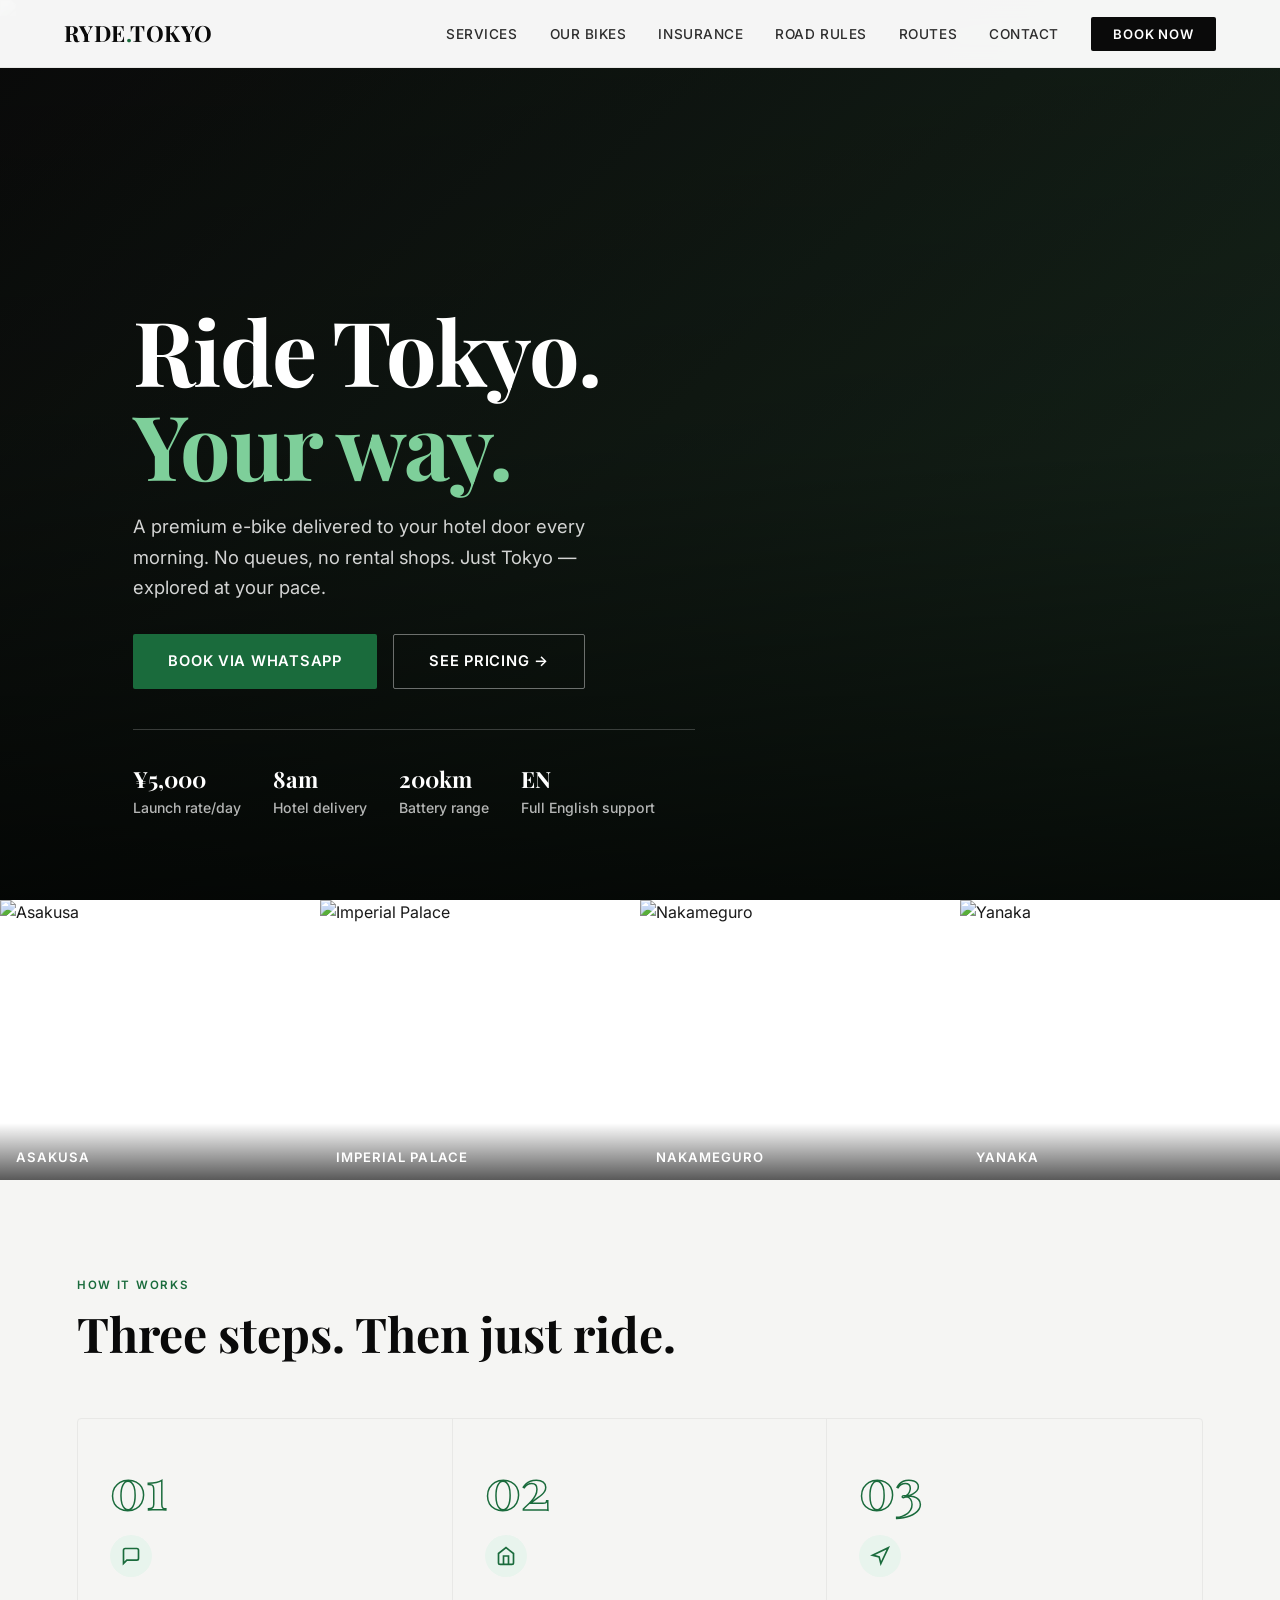
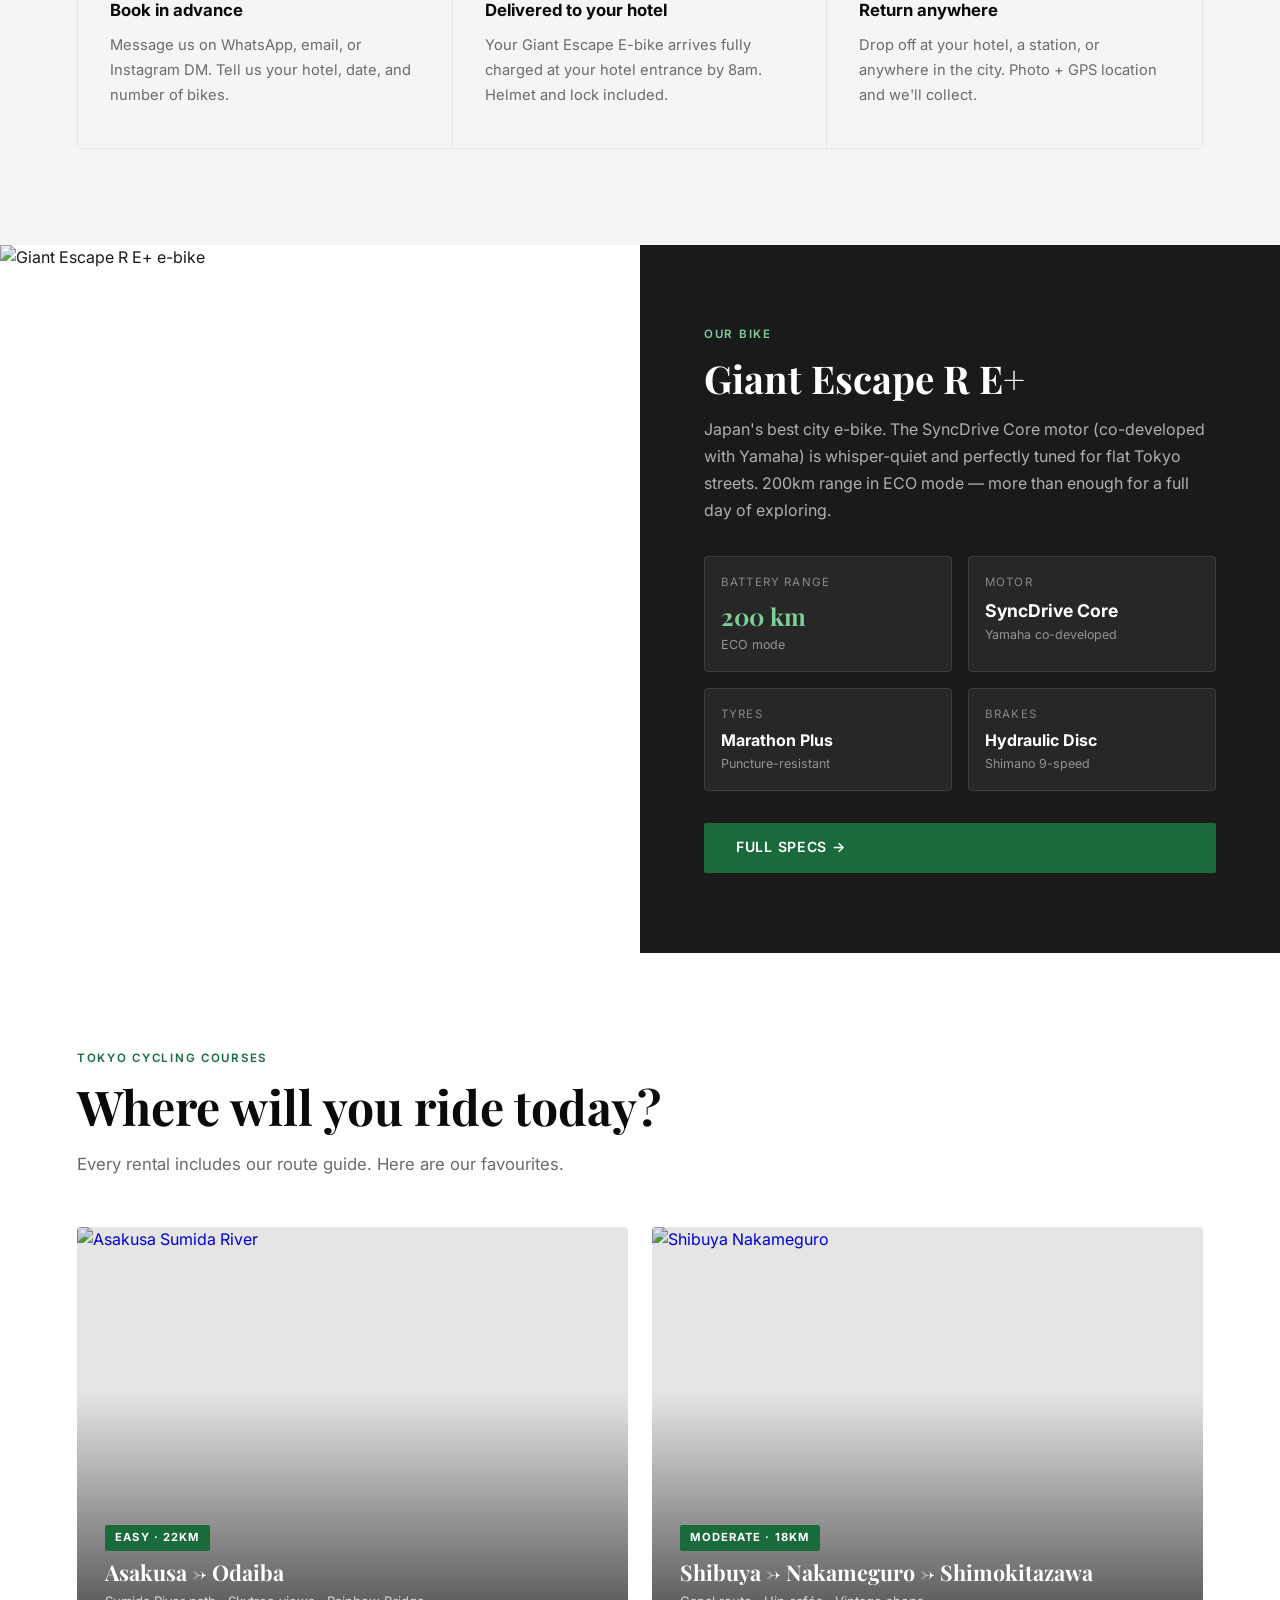
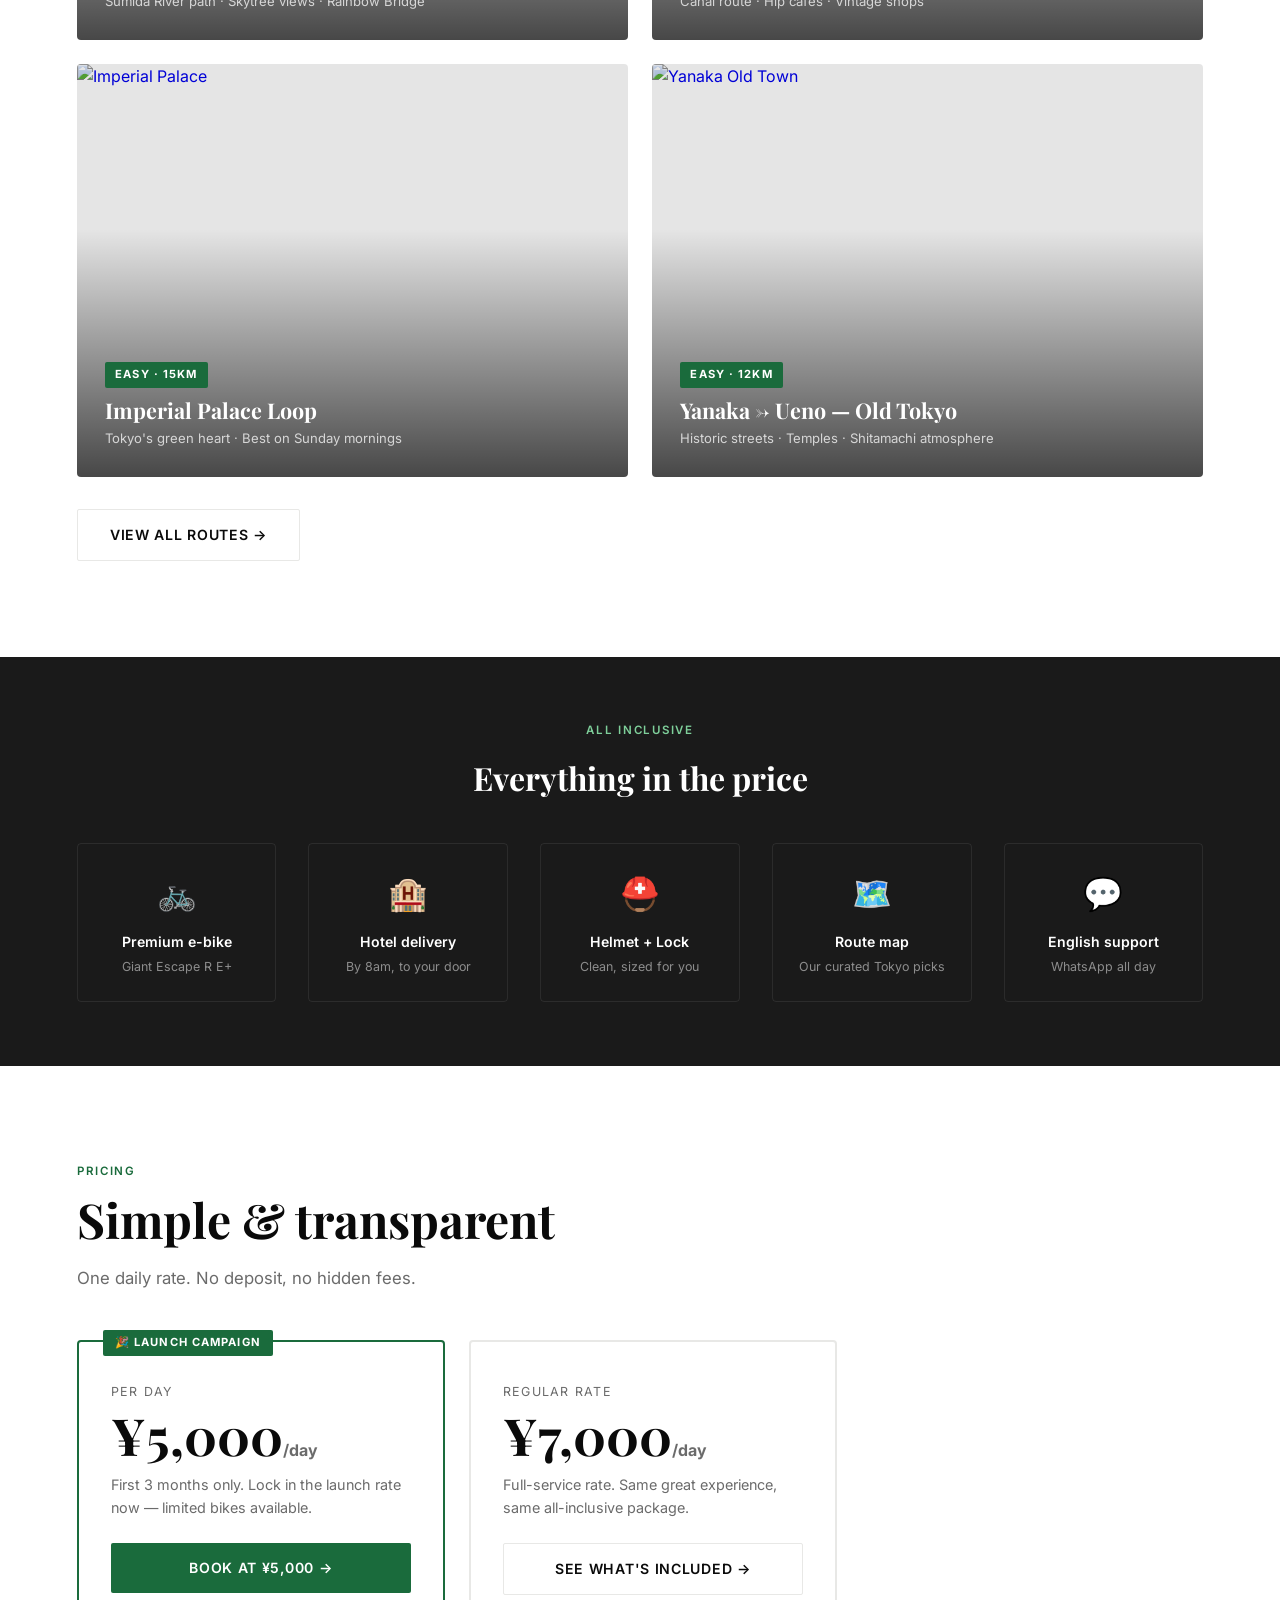
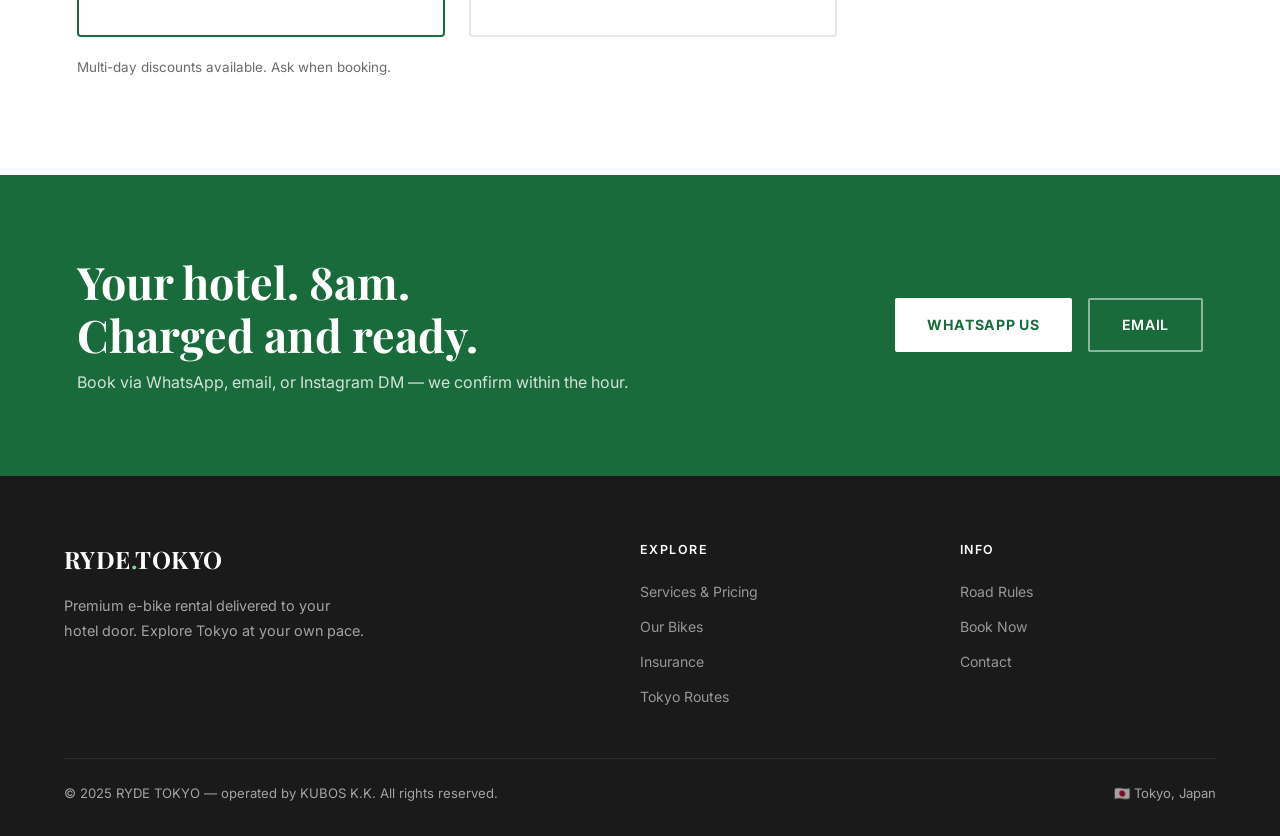
==== index.html @ a7b3c988 "Fix HTML syntax errors in index.html" ====
<!DOCTYPE html>
<html lang="en">
<head>
  <meta charset="UTF-8">
  <meta name="viewport" content="width=device-width, initial-scale=1.0">
  <title>RYDE TOKYO — Premium E-Bike Hotel Delivery</title>
  <meta name="description" content="Premium e-bikes delivered to your Tokyo hotel. Explore the city at your own pace. Hotel delivery, GPS, English support included.">
  <link rel="stylesheet" href="css/style.css">
  <style>
    /* ── HERO ── */
    .hero {
      position: relative;
      height: 100vh;
      min-height: 600px;
      display: flex;
      align-items: flex-end;
      padding-bottom: 80px;
      overflow: hidden;
    }
    .hero-bg {
      position: absolute;
      inset: 0;
    }
    .hero-bg img {
      width: 100%;
      height: 100%;
      object-fit: cover;
      object-position: center 60%;
    }
    .hero-bg::after {
      content: '';
      position: absolute;
      inset: 0;
      background: linear-gradient(
        to top,
        rgba(0,0,0,0.75) 0%,
        rgba(0,0,0,0.2) 50%,
        rgba(0,0,0,0.1) 100%
      );
    }
    .hero-content {
      position: relative;
      z-index: 2;
      padding: 0 6%;
      width: 100%;
    }
    .hero-content h1 {
      font-family: 'Playfair Display', serif;
      font-size: clamp(3rem, 7vw, 6rem);
      font-weight: 700;
      color: #fff;
      line-height: 1.05;
      margin-bottom: 1.25rem;
      letter-spacing: -0.02em;
    }
    .hero-content h1 span { color: #7ecf9a; }
    .hero-content p {
      font-size: 1.15rem;
      color: rgba(255,255,255,0.82);
      max-width: 520px;
      margin-bottom: 2rem;
      line-height: 1.65;
    }
    .hero-meta {
      display: flex;
      gap: 2rem;
      margin-top: 2.5rem;
      padding-top: 2rem;
      border-top: 1px solid rgba(255,255,255,0.2);
      flex-wrap: wrap;
    }
    .hero-meta-item {
      color: rgba(255,255,255,0.7);
      font-size: 0.88rem;
      font-weight: 500;
    }
    .hero-meta-item strong {
      display: block;
      color: #fff;
      font-size: 1.4rem;
      font-family: 'Playfair Display', serif;
    }

    /* ── PHOTO STRIP ── */
    @keyframes photoSlide {
      0%   { transform: translateX(0); }
      100% { transform: translateX(-50%); }
    }
    .photo-strip {
      height: 280px;
      overflow: hidden;
    }
    .photo-strip-track {
      display: flex;
      height: 100%;
      width: max-content;
      animation: photoSlide 36s linear infinite;
    }
    .photo-strip-track:hover {
      animation-play-state: paused;
    }
    .photo-strip-item {
      flex: 0 0 25vw;
      width: 25vw;
      position: relative;
      overflow: hidden;
    }
    .photo-strip-item img {
      width: 100%;
      height: 100%;
      object-fit: cover;
      transition: transform 0.5s ease;
    }
    .photo-strip-item:hover img { transform: scale(1.06); }
    .photo-strip-item .label {
      position: absolute;
      bottom: 0;
      left: 0;
      right: 0;
      padding: 1.5rem 1rem 0.75rem;
      background: linear-gradient(to top, rgba(0,0,0,0.65), transparent);
      color: #fff;
      font-size: 0.82rem;
      font-weight: 600;
      letter-spacing: 0.08em;
      text-transform: uppercase;
    }

    /* ── STEPS ── */
    .steps-section {
      padding: 6rem 6%;
      background: var(--off-white);
    }
    .steps-grid {
      display: grid;
      grid-template-columns: repeat(3, 1fr);
      gap: 0;
      margin-top: 3.5rem;
      border: 1px solid var(--border);
      border-radius: 4px;
      overflow: hidden;
    }
    .step-box {
      padding: 2.5rem 2rem;
      border-right: 1px solid var(--border);
      position: relative;
    }
    .step-box:last-child { border-right: none; }
    .step-num {
      font-family: 'Playfair Display', serif;
      font-size: 3.5rem;
      font-weight: 700;
      color: transparent;
      -webkit-text-stroke: 1.5px var(--accent);
      line-height: 1;
      margin-bottom: 1.25rem;
    }
    .step-box h3 {
      font-size: 1.05rem;
      font-weight: 700;
      color: var(--black);
      margin-bottom: 0.6rem;
    }
    .step-box p {
      font-size: 0.92rem;
      color: var(--mid);
      line-height: 1.7;
    }
    .step-icon {
      width: 42px;
      height: 42px;
      background: var(--accent-light);
      border-radius: 50%;
      display: flex;
      align-items: center;
      justify-content: center;
      margin-bottom: 1.25rem;
    }
    .step-icon svg { width: 20px; height: 20px; stroke: var(--accent); fill: none; stroke-width: 2; }

    /* ── BIKE SHOWCASE ── */
    .bike-showcase {
      display: grid;
      grid-template-columns: 1fr 1fr;
      min-height: 560px;
    }
    .bike-showcase-img {
      position: relative;
      overflow: hidden;
    }
    .bike-showcase-img img {
      width: 100%;
      height: 100%;
      object-fit: cover;
    }
    .bike-showcase-body {
      background: var(--off-black);
      padding: 5rem 4rem;
      display: flex;
      flex-direction: column;
      justify-content: center;
    }

    /* ── COURSE GRID ── */
    .course-grid {
      display: grid;
      grid-template-columns: repeat(2, 1fr);
      gap: 1.5rem;
      margin-top: 3rem;
    }
    .course-card {
      position: relative;
      border-radius: 4px;
      overflow: hidden;
      aspect-ratio: 4/3;
      cursor: pointer;
    }
    .course-card img {
      width: 100%;
      height: 100%;
      object-fit: cover;
      transition: transform 0.5s;
    }
    .course-card:hover img { transform: scale(1.05); }
    .course-card::after {
      content: '';
      position: absolute;
      inset: 0;
      background: linear-gradient(to top, rgba(0,0,0,0.72) 0%, rgba(0,0,0,0.1) 60%);
    }
    .course-card-body {
      position: absolute;
      bottom: 0;
      left: 0;
      right: 0;
      padding: 1.75rem;
      z-index: 2;
    }
    .course-badge {
      display: inline-block;
      font-size: 0.7rem;
      font-weight: 700;
      letter-spacing: 0.1em;
      text-transform: uppercase;
      padding: 0.25rem 0.65rem;
      border-radius: 2px;
      background: var(--accent);
      color: #fff;
      margin-bottom: 0.6rem;
    }
    .course-card-body h3 {
      font-family: 'Playfair Display', serif;
      font-size: 1.35rem;
      color: #fff;
      margin-bottom: 0.3rem;
      line-height: 1.2;
    }
    .course-card-body p {
      font-size: 0.82rem;
      color: rgba(255,255,255,0.75);
    }

    /* ── INCLUDES STRIP ── */
    .includes-strip {
      background: var(--off-black);
      padding: 4rem 6%;
    }
    .includes-row {
      display: grid;
      grid-template-columns: repeat(5, 1fr);
      gap: 2rem;
      margin-top: 2.5rem;
    }
    .inc {
      text-align: center;
      padding: 1.5rem 1rem;
      border: 1px solid rgba(255,255,255,0.08);
      border-radius: 4px;
    }
    .inc-icon { font-size: 2rem; margin-bottom: 0.75rem; display: block; }
    .inc h4 { font-size: 0.88rem; font-weight: 600; color: #fff; margin-bottom: 0.3rem; }
    .inc p { font-size: 0.78rem; color: rgba(255,255,255,0.5); line-height: 1.5; }

    /* ── PRICING ── */
    .pricing-section {
      padding: 6rem 6%;
    }
    .pricing-cards {
      display: grid;
      grid-template-columns: 1fr 1fr;
      gap: 1.5rem;
      margin-top: 3rem;
      max-width: 760px;
    }
    .p-card {
      border: 2px solid var(--border);
      border-radius: 4px;
      padding: 2.5rem 2rem;
      position: relative;
    }
    .p-card.featured {
      border-color: var(--accent);
    }
    .p-card .badge {
      position: absolute;
      top: -12px;
      left: 1.5rem;
      background: var(--accent);
      color: #fff;
      font-size: 0.7rem;
      font-weight: 700;
      letter-spacing: 0.1em;
      text-transform: uppercase;
      padding: 0.25rem 0.75rem;
      border-radius: 2px;
    }
    .p-card .price {
      font-family: 'Playfair Display', serif;
      font-size: 3.2rem;
      font-weight: 700;
      color: var(--black);
      line-height: 1;
      margin: 0.5rem 0;
    }
    .p-card .price-sub { font-size: 1rem; font-family: 'Inter',sans-serif; color: var(--mid); }
    .p-card .period { font-size: 0.78rem; letter-spacing: 0.1em; text-transform: uppercase; color: var(--mid); margin-bottom: 0.5rem; }
    .p-card .desc { font-size: 0.9rem; color: var(--mid); margin-top: 0.75rem; line-height: 1.6; }

    /* ── CTA BAND ── */
    .cta-band {
      background: var(--accent);
      padding: 5rem 6%;
      display: grid;
      grid-template-columns: 1fr auto;
      align-items: center;
      gap: 3rem;
    }
    .cta-band h2 {
      font-family: 'Playfair Display', serif;
      font-size: clamp(1.8rem, 3.5vw, 2.8rem);
      color: #fff;
      line-height: 1.2;
    }
    .cta-band p { color: rgba(255,255,255,0.8); margin-top: 0.5rem; font-size: 1rem; }
    .cta-buttons { display: flex; gap: 1rem; flex-wrap: wrap; }
    .btn-white { background: #fff; color: var(--accent); font-weight: 700; }
    .btn-white:hover { background: var(--off-white); }
    .btn-outline-white { background: transparent; color: #fff; border: 2px solid rgba(255,255,255,0.5); }
    .btn-outline-white:hover { border-color: #fff; background: rgba(255,255,255,0.1); }

    /* ── RESPONSIVE ── */
    @media(max-width:900px) {
      .photo-strip { height: 220px; }
      .photo-strip-item { flex: 0 0 50vw; width: 50vw; }
      .steps-grid { grid-template-columns: 1fr; }
      .step-box { border-right: none; border-bottom: 1px solid var(--border); }
      .step-box:last-child { border-bottom: none; }
      .bike-showcase { grid-template-columns: 1fr; }
      .bike-showcase-body { padding: 3rem 2rem; }
      .course-grid { grid-template-columns: 1fr; }
      .includes-row { grid-template-columns: repeat(3,1fr); }
      .pricing-cards { grid-template-columns: 1fr; }
      .cta-band { grid-template-columns: 1fr; }
    }
    @media(max-width:580px) {
      .photo-strip { height: 180px; }
      .photo-strip-item { flex: 0 0 75vw; width: 75vw; }
      .includes-row { grid-template-columns: repeat(2,1fr); }
      .hero-content h1 { font-size: 2.6rem; }
    }
  </style>
</head>
<body>

<div id="nav-placeholder"></div>

<!-- ═══ HERO ════════════════════════════════════════════ -->
<section class="hero">
  <div class="hero-bg">
    <img
      src="https://images.unsplash.com/photo-1540959733332-eab4deabeeaf?w=1800&q=85"
      alt="Tokyo skyline at night"
      loading="eager">
  </div>
  <div class="hero-content reveal">
    <h1>Ride Tokyo.<br><span>Your way.</span></h1>
    <p>A premium e-bike delivered to your hotel door every morning. No queues, no rental shops. Just Tokyo — explored at your pace.</p>
    <div style="display:flex;gap:1rem;flex-wrap:wrap">
      <a href="contact.html" class="btn btn-primary" style="font-size:0.92rem;padding:0.9rem 2.2rem">
        Book via WhatsApp
      </a>
      <a href="services.html" class="btn btn-outline" style="font-size:0.92rem;padding:0.9rem 2.2rem">
        See Pricing →
      </a>
    </div>
    <div class="hero-meta">
      <div class="hero-meta-item"><strong>¥5,000</strong>Launch rate/day</div>
      <div class="hero-meta-item"><strong>8am</strong>Hotel delivery</div>
      <div class="hero-meta-item"><strong>200km</strong>Battery range</div>
      <div class="hero-meta-item"><strong>EN</strong>Full English support</div>
    </div>
  </div>
</section>

<!-- ═══ PHOTO STRIP ══════════════════════════════════════ -->
<div class="photo-strip">
  <div class="photo-strip-track">
    <div class="photo-strip-item">
      <img src="https://images.unsplash.com/photo-1547251808-66d1db460ce0?w=600&q=80" alt="Asakusa">
      <div class="label">Asakusa</div>
    </div>
    <div class="photo-strip-item">
      <img src="https://images.unsplash.com/photo-1733003062878-fb9035d00373?w=600&q=80" alt="Imperial Palace">
      <div class="label">Imperial Palace</div>
    </div>
    <div class="photo-strip-item">
      <img src="https://images.unsplash.com/photo-1524413840807-0c3cb6fa808d?w=600&q=80" alt="Nakameguro">
      <div class="label">Nakameguro</div>
    </div>
    <div class="photo-strip-item">
      <img src="https://images.unsplash.com/photo-1770005164438-c25c019e3591?w=600&q=80" alt="Yanaka">
      <div class="label">Yanaka</div>
    </div>
    <div class="photo-strip-item">
      <img src="https://images.unsplash.com/photo-1542051841857-5f90071e7989?w=600&q=80" alt="Shibuya">
      <div class="label">Shibuya</div>
    </div>
    <div class="photo-strip-item">
      <img src="https://images.unsplash.com/photo-1581784230819-6463d183f985?w=600&q=80" alt="Ameyoko">
      <div class="label">Ameyoko</div>
    </div>
    <!-- duplicates for seamless loop -->
    <div class="photo-strip-item" aria-hidden="true">
      <img src="https://images.unsplash.com/photo-1547251808-66d1db460ce0?w=600&q=80" alt="">
      <div class="label">Asakusa</div>
    </div>
    <div class="photo-strip-item" aria-hidden="true">
      <img src="https://images.unsplash.com/photo-1733003062878-fb9035d00373?w=600&q=80" alt="">
      <div class="label">Imperial Palace</div>
    </div>
    <div class="photo-strip-item" aria-hidden="true">
      <img src="https://images.unsplash.com/photo-1524413840807-0c3cb6fa808d?w=600&q=80" alt="">
      <div class="label">Nakameguro</div>
    </div>
    <div class="photo-strip-item" aria-hidden="true">
      <img src="https://images.unsplash.com/photo-1770005164438-c25c019e3591?w=600&q=80" alt="">
      <div class="label">Yanaka</div>
    </div>
    <div class="photo-strip-item" aria-hidden="true">
      <img src="https://images.unsplash.com/photo-1542051841857-5f90071e7989?w=600&q=80" alt="">
      <div class="label">Shibuya</div>
    </div>
    <div class="photo-strip-item" aria-hidden="true">
      <img src="https://images.unsplash.com/photo-1581784230819-6463d183f985?w=600&q=80" alt="">
      <div class="label">Ameyoko</div>
    </div>
  </div>
</div>

<!-- ═══ HOW IT WORKS ══════════════════════════════════════ -->
<div class="steps-section">
  <p class="section-tag">How It Works</p>
  <h2 class="section-title">Three steps. Then just ride.</h2>
  <div class="steps-grid reveal">
    <div class="step-box">
      <div class="step-num">01</div>
      <div class="step-icon"><svg viewBox="0 0 24 24"><path d="M21 15a2 2 0 0 1-2 2H7l-4 4V5a2 2 0 0 1 2-2h14a2 2 0 0 1 2 2z"/></svg></div>
      <h3>Book in advance</h3>
      <p>Message us on WhatsApp, email, or Instagram DM. Tell us your hotel, date, and number of bikes.</p>
    </div>
    <div class="step-box">
      <div class="step-num">02</div>
      <div class="step-icon"><svg viewBox="0 0 24 24"><path d="M3 9l9-7 9 7v11a2 2 0 0 1-2 2H5a2 2 0 0 1-2-2z"/><polyline points="9 22 9 12 15 12 15 22"/></svg></div>
      <h3>Delivered to your hotel</h3>
      <p>Your Giant Escape E-bike arrives fully charged at your hotel entrance by 8am. Helmet and lock included.</p>
    </div>
    <div class="step-box">
      <div class="step-num">03</div>
      <div class="step-icon"><svg viewBox="0 0 24 24"><polygon points="3 11 22 2 13 21 11 13 3 11"/></svg></div>
      <h3>Return anywhere</h3>
      <p>Drop off at your hotel, a station, or anywhere in the city. Photo + GPS location and we'll collect.</p>
    </div>
  </div>
</div>

<!-- ═══ BIKE SHOWCASE ═════════════════════════════════════ -->
<div class="bike-showcase">
  <div class="bike-showcase-img">
    <img src="https://images.unsplash.com/photo-1558618666-fcd25c85cd64?w=900&q=85" alt="Giant Escape R E+ e-bike">
  </div>
  <div class="bike-showcase-body reveal">
    <p class="section-tag" style="color:#7ecf9a">Our Bike</p>
    <h2 style="font-family:'Playfair Display',serif;font-size:2.4rem;color:#fff;line-height:1.15;margin-bottom:1rem">Giant Escape R E+</h2>
    <p style="color:rgba(255,255,255,0.65);line-height:1.7;margin-bottom:2rem">Japan's best city e-bike. The SyncDrive Core motor (co-developed with Yamaha) is whisper-quiet and perfectly tuned for flat Tokyo streets. 200km range in ECO mode — more than enough for a full day of exploring.</p>
    <div style="display:grid;grid-template-columns:1fr 1fr;gap:1rem;margin-bottom:2rem">
      <div style="padding:1rem;background:rgba(255,255,255,0.06);border-radius:4px;border:1px solid rgba(255,255,255,0.1)">
        <div style="font-size:0.72rem;letter-spacing:0.1em;text-transform:uppercase;color:rgba(255,255,255,0.45);margin-bottom:0.3rem">Battery range</div>
        <div style="font-size:1.5rem;font-weight:700;color:#7ecf9a;font-family:'Playfair Display',serif">200 km</div>
        <div style="font-size:0.78rem;color:rgba(255,255,255,0.5)">ECO mode</div>
      </div>
      <div style="padding:1rem;background:rgba(255,255,255,0.06);border-radius:4px;border:1px solid rgba(255,255,255,0.1)">
        <div style="font-size:0.72rem;letter-spacing:0.1em;text-transform:uppercase;color:rgba(255,255,255,0.45);margin-bottom:0.3rem">Motor</div>
        <div style="font-size:1.1rem;font-weight:700;color:#fff">SyncDrive Core</div>
        <div style="font-size:0.78rem;color:rgba(255,255,255,0.5)">Yamaha co-developed</div>
      </div>
      <div style="padding:1rem;background:rgba(255,255,255,0.06);border-radius:4px;border:1px solid rgba(255,255,255,0.1)">
        <div style="font-size:0.72rem;letter-spacing:0.1em;text-transform:uppercase;color:rgba(255,255,255,0.45);margin-bottom:0.3rem">Tyres</div>
        <div style="font-size:1rem;font-weight:700;color:#fff">Marathon Plus</div>
        <div style="font-size:0.78rem;color:rgba(255,255,255,0.5)">Puncture-resistant</div>
      </div>
      <div style="padding:1rem;background:rgba(255,255,255,0.06);border-radius:4px;border:1px solid rgba(255,255,255,0.1)">
        <div style="font-size:0.72rem;letter-spacing:0.1em;text-transform:uppercase;color:rgba(255,255,255,0.45);margin-bottom:0.3rem">Brakes</div>
        <div style="font-size:1rem;font-weight:700;color:#fff">Hydraulic Disc</div>
        <div style="font-size:0.78rem;color:rgba(255,255,255,0.5)">Shimano 9-speed</div>
      </div>
    </div>
    <a href="bikes.html" class="btn btn-primary">Full specs →</a>
  </div>
</div>

<!-- ═══ COURSES ════════════════════════════════════════════ -->
<section style="padding:6rem 6%">
  <p class="section-tag">Tokyo Cycling Courses</p>
  <h2 class="section-title">Where will you ride today?</h2>
  <p class="section-sub">Every rental includes our route guide. Here are our favourites.</p>
  <div class="course-grid reveal">
    <a href="routes.html" class="course-card" style="text-decoration:none">
      <img src="https://images.unsplash.com/photo-1547251808-66d1db460ce0?w=800&q=80" alt="Asakusa Sumida River">
      <div class="course-card-body">
        <span class="course-badge">Easy · 22km</span>
        <h3>Asakusa → Odaiba</h3>
        <p>Sumida River path · Skytree views · Rainbow Bridge</p>
      </div>
    </a>
    <a href="routes.html" class="course-card" style="text-decoration:none">
      <img src="https://images.unsplash.com/photo-1524413840807-0c3cb6fa808d?w=800&q=80" alt="Shibuya Nakameguro">
      <div class="course-card-body">
        <span class="course-badge">Moderate · 18km</span>
        <h3>Shibuya → Nakameguro → Shimokitazawa</h3>
        <p>Canal route · Hip cafés · Vintage shops</p>
      </div>
    </a>
    <a href="routes.html" class="course-card" style="text-decoration:none">
      <img src="https://images.unsplash.com/photo-1733003062878-fb9035d00373?w=800&q=80" alt="Imperial Palace">
      <div class="course-card-body">
        <span class="course-badge">Easy · 15km</span>
        <h3>Imperial Palace Loop</h3>
        <p>Tokyo's green heart · Best on Sunday mornings</p>
      </div>
    </a>
    <a href="routes.html" class="course-card" style="text-decoration:none">
      <img src="https://images.unsplash.com/photo-1770005164438-c25c019e3591?w=800&q=80" alt="Yanaka Old Town">
      <div class="course-card-body">
        <span class="course-badge">Easy · 12km</span>
        <h3>Yanaka → Ueno — Old Tokyo</h3>
        <p>Historic streets · Temples · Shitamachi atmosphere</p>
      </div>
    </a>
  </div>
  <div style="margin-top:2rem">
    <a href="routes.html" class="btn btn-ghost">View all routes →</a>
  </div>
</section>

<!-- ═══ WHAT'S INCLUDED ═══════════════════════════════════ -->
<div class="includes-strip">
  <p class="section-tag" style="color:#7ecf9a;text-align:center">All Inclusive</p>
  <h2 style="font-family:'Playfair Display',serif;font-size:2rem;color:#fff;text-align:center;margin-bottom:0">Everything in the price</h2>
  <div class="includes-row reveal">
    <div class="inc"><span class="inc-icon">🚲</span><h4>Premium e-bike</h4><p>Giant Escape R E+</p></div>
    <div class="inc"><span class="inc-icon">🏨</span><h4>Hotel delivery</h4><p>By 8am, to your door</p></div>
    <div class="inc"><span class="inc-icon">⛑️</span><h4>Helmet + Lock</h4><p>Clean, sized for you</p></div>
    <div class="inc"><span class="inc-icon">🗺️</span><h4>Route map</h4><p>Our curated Tokyo picks</p></div>
    <div class="inc"><span class="inc-icon">💬</span><h4>English support</h4><p>WhatsApp all day</p></div>
  </div>
</div>

<!-- ═══ PRICING ════════════════════════════════════════════ -->
<section class="pricing-section">
  <p class="section-tag">Pricing</p>
  <h2 class="section-title">Simple & transparent</h2>
  <p class="section-sub">One daily rate. No deposit, no hidden fees.</p>
  <div class="pricing-cards reveal">
    <div class="p-card featured">
      <div class="badge">🎉 Launch Campaign</div>
      <div class="period">Per day</div>
      <div class="price">¥5,000<span class="price-sub">/day</span></div>
      <div class="desc">First 3 months only. Lock in the launch rate now — limited bikes available.</div>
      <a href="contact.html" class="btn btn-primary" style="margin-top:1.5rem;width:100%;justify-content:center">Book at ¥5,000 →</a>
    </div>
    <div class="p-card">
      <div class="period">Regular rate</div>
      <div class="price">¥7,000<span class="price-sub">/day</span></div>
      <div class="desc">Full-service rate. Same great experience, same all-inclusive package.</div>
      <a href="services.html" class="btn btn-ghost" style="margin-top:1.5rem;width:100%;justify-content:center">See what's included →</a>
    </div>
  </div>
  <p style="font-size:0.84rem;color:var(--mid);margin-top:1.25rem">Multi-day discounts available. Ask when booking.</p>
</section>

<!-- ═══ CTA BAND ══════════════════════════════════════════ -->
<div class="cta-band">
  <div>
    <h2>Your hotel. 8am.<br>Charged and ready.</h2>
    <p>Book via WhatsApp, email, or Instagram DM — we confirm within the hour.</p>
  </div>
  <div class="cta-buttons">
    <a href="https://wa.me/819000000000" class="btn btn-white">WhatsApp Us</a>
    <a href="mailto:hello@rydetokyo.com" class="btn btn-outline-white">Email</a>
  </div>
</div>

<div id="footer-placeholder"></div>
<script src="js/nav.js"></script>
<script src="js/main.js"></script>
</body>
</html>
---- css/style.css ----
@import url('https://fonts.googleapis.com/css2?family=Inter:wght@300;400;500;600;700&family=Playfair+Display:wght@600;700&display=swap');

:root {
  --black: #0a0a0a;
  --off-black: #1a1a1a;
  --dark: #2d2d2d;
  --mid: #6b6b6b;
  --light: #b0b0b0;
  --off-white: #f5f5f3;
  --white: #ffffff;
  --accent: #1a6b3c;       /* Forest green - premium, nature */
  --accent-light: #e8f4ed;
  --accent-hover: #145530;
  --border: #e8e8e6;
}

* { margin: 0; padding: 0; box-sizing: border-box; }

html { scroll-behavior: smooth; }

body {
  font-family: 'Inter', sans-serif;
  background: var(--white);
  color: var(--off-black);
  font-size: 16px;
  line-height: 1.6;
  -webkit-font-smoothing: antialiased;
}

/* ─── NAV ─────────────────────────────────────────── */
nav {
  position: fixed; top: 0; left: 0; right: 0; z-index: 100;
  display: flex; align-items: center; justify-content: space-between;
  padding: 0 5%;
  height: 68px;
  background: rgba(255,255,255,0.96);
  backdrop-filter: blur(12px);
  border-bottom: 1px solid var(--border);
  transition: box-shadow 0.2s;
}
nav.scrolled { box-shadow: 0 2px 20px rgba(0,0,0,0.07); }

.nav-logo {
  font-family: 'Playfair Display', serif;
  font-size: 1.4rem;
  font-weight: 700;
  color: var(--black);
  text-decoration: none;
  letter-spacing: 0.02em;
}
.nav-logo span { color: var(--accent); }

.nav-links {
  display: flex; align-items: center; gap: 2rem;
  list-style: none;
}
.nav-links a {
  font-size: 0.85rem;
  font-weight: 500;
  color: var(--dark);
  text-decoration: none;
  letter-spacing: 0.04em;
  text-transform: uppercase;
  transition: color 0.2s;
}
.nav-links a:hover, .nav-links a.active { color: var(--accent); }

.nav-cta {
  background: var(--black);
  color: var(--white) !important;
  padding: 0.55rem 1.4rem;
  border-radius: 2px;
  font-size: 0.82rem !important;
  font-weight: 600 !important;
  letter-spacing: 0.06em !important;
  text-transform: uppercase !important;
  transition: background 0.2s !important;
}
.nav-cta:hover { background: var(--accent) !important; color: var(--white) !important; }

.nav-hamburger {
  display: none;
  flex-direction: column;
  gap: 5px;
  cursor: pointer;
  padding: 4px;
}
.nav-hamburger span {
  display: block; width: 24px; height: 2px;
  background: var(--black); border-radius: 2px;
  transition: all 0.3s;
}

/* ─── HERO ────────────────────────────────────────── */
.hero {
  min-height: 100vh;
  display: flex; align-items: center;
  position: relative;
  overflow: hidden;
  padding-top: 68px;
}
.hero-bg {
  position: absolute; inset: 0;
  background: linear-gradient(135deg, #0a0a0a 0%, #1a2e20 100%);
}
.hero-bg img {
  width: 100%; height: 100%; object-fit: cover;
  opacity: 0.45;
}
.hero-content {
  position: relative; z-index: 2;
  padding: 0 5%;
  max-width: 700px;
}
.hero-tag {
  display: inline-block;
  font-size: 0.75rem;
  font-weight: 600;
  letter-spacing: 0.12em;
  text-transform: uppercase;
  color: var(--accent);
  background: rgba(26,107,60,0.15);
  border: 1px solid rgba(26,107,60,0.3);
  padding: 0.35rem 1rem;
  border-radius: 2px;
  margin-bottom: 1.5rem;
}
.hero h1 {
  font-family: 'Playfair Display', serif;
  font-size: clamp(2.8rem, 6vw, 5rem);
  font-weight: 700;
  color: var(--white);
  line-height: 1.1;
  margin-bottom: 1.5rem;
  letter-spacing: -0.01em;
}
.hero h1 em { font-style: italic; color: #7ecf9a; }
.hero p {
  font-size: 1.15rem;
  color: rgba(255,255,255,0.75);
  margin-bottom: 2.5rem;
  max-width: 520px;
  line-height: 1.7;
}
.hero-buttons { display: flex; gap: 1rem; flex-wrap: wrap; }

/* ─── BUTTONS ─────────────────────────────────────── */
.btn {
  display: inline-flex; align-items: center; gap: 0.5rem;
  padding: 0.85rem 2rem;
  font-size: 0.88rem;
  font-weight: 600;
  letter-spacing: 0.05em;
  text-transform: uppercase;
  text-decoration: none;
  border-radius: 2px;
  cursor: pointer;
  transition: all 0.2s;
  border: none;
}
.btn-primary { background: var(--accent); color: var(--white); }
.btn-primary:hover { background: var(--accent-hover); transform: translateY(-1px); }
.btn-outline { background: transparent; color: var(--white); border: 1px solid rgba(255,255,255,0.4); }
.btn-outline:hover { border-color: var(--white); background: rgba(255,255,255,0.08); }
.btn-dark { background: var(--black); color: var(--white); }
.btn-dark:hover { background: var(--accent); }
.btn-ghost { background: transparent; color: var(--black); border: 1px solid var(--border); }
.btn-ghost:hover { border-color: var(--black); }

/* ─── SECTIONS ────────────────────────────────────── */
section { padding: 6rem 5%; }
.section-tag {
  font-size: 0.72rem;
  font-weight: 600;
  letter-spacing: 0.15em;
  text-transform: uppercase;
  color: var(--accent);
  margin-bottom: 0.75rem;
}
.section-title {
  font-family: 'Playfair Display', serif;
  font-size: clamp(2rem, 4vw, 3rem);
  font-weight: 700;
  color: var(--black);
  line-height: 1.15;
  margin-bottom: 1rem;
}
.section-sub {
  font-size: 1.05rem;
  color: var(--mid);
  max-width: 560px;
  line-height: 1.7;
}

/* ─── HOW IT WORKS ────────────────────────────────── */
.steps { display: grid; grid-template-columns: repeat(auto-fit, minmax(240px, 1fr)); gap: 3rem; margin-top: 4rem; }
.step { position: relative; }
.step-number {
  font-family: 'Playfair Display', serif;
  font-size: 4rem;
  font-weight: 700;
  color: var(--accent-light);
  line-height: 1;
  margin-bottom: 1rem;
  -webkit-text-stroke: 2px var(--accent);
  color: transparent;
}
.step h3 { font-size: 1.1rem; font-weight: 600; color: var(--black); margin-bottom: 0.5rem; }
.step p { font-size: 0.95rem; color: var(--mid); line-height: 1.7; }
.step-line {
  display: none;
  position: absolute; top: 2rem; left: calc(100% + 1rem);
  width: calc(3rem - 2rem); height: 1px;
  background: var(--border);
}

/* ─── CARDS ───────────────────────────────────────── */
.cards { display: grid; grid-template-columns: repeat(auto-fit, minmax(280px, 1fr)); gap: 2rem; margin-top: 3rem; }
.card {
  background: var(--off-white);
  border: 1px solid var(--border);
  border-radius: 4px;
  overflow: hidden;
  transition: transform 0.2s, box-shadow 0.2s;
}
.card:hover { transform: translateY(-4px); box-shadow: 0 12px 40px rgba(0,0,0,0.08); }
.card-img { width: 100%; height: 220px; object-fit: cover; display: block; background: #e0e0de; }
.card-img-placeholder {
  width: 100%; height: 220px;
  background: linear-gradient(135deg, #1a2e20, #2d5a3d);
  display: flex; align-items: center; justify-content: center;
}
.card-body { padding: 1.5rem; }
.card-tag { font-size: 0.72rem; font-weight: 600; letter-spacing: 0.1em; text-transform: uppercase; color: var(--accent); margin-bottom: 0.5rem; }
.card-body h3 { font-size: 1.1rem; font-weight: 600; color: var(--black); margin-bottom: 0.5rem; }
.card-body p { font-size: 0.92rem; color: var(--mid); line-height: 1.6; }

/* ─── PRICING ─────────────────────────────────────── */
.pricing-box {
  background: var(--off-black);
  color: var(--white);
  border-radius: 4px;
  padding: 3rem;
  display: grid;
  grid-template-columns: 1fr 1fr;
  gap: 2rem;
  margin-top: 3rem;
}
.price-item { text-align: center; padding: 2rem; border: 1px solid rgba(255,255,255,0.1); border-radius: 4px; }
.price-label { font-size: 0.75rem; letter-spacing: 0.12em; text-transform: uppercase; color: var(--light); margin-bottom: 0.5rem; }
.price-amount { font-family: 'Playfair Display', serif; font-size: 3.5rem; font-weight: 700; color: var(--white); line-height: 1; }
.price-amount small { font-size: 1rem; font-family: 'Inter', sans-serif; color: var(--light); }
.price-note { font-size: 0.82rem; color: var(--light); margin-top: 0.5rem; }
.price-campaign {
  border-color: var(--accent) !important;
  background: rgba(26,107,60,0.1);
}
.price-campaign .price-amount { color: #7ecf9a; }

/* ─── INCLUDES ────────────────────────────────────── */
.includes-grid { display: grid; grid-template-columns: repeat(auto-fit, minmax(200px, 1fr)); gap: 1.5rem; margin-top: 2.5rem; }
.include-item { display: flex; align-items: flex-start; gap: 0.75rem; }
.include-icon { width: 32px; height: 32px; background: var(--accent-light); border-radius: 50%; display: flex; align-items: center; justify-content: center; flex-shrink: 0; margin-top: 2px; }
.include-icon svg { width: 16px; height: 16px; stroke: var(--accent); fill: none; stroke-width: 2; }
.include-item h4 { font-size: 0.92rem; font-weight: 600; color: var(--black); margin-bottom: 0.2rem; }
.include-item p { font-size: 0.85rem; color: var(--mid); }

/* ─── BIKE SPEC TABLE ─────────────────────────────── */
.spec-table { width: 100%; border-collapse: collapse; margin-top: 1.5rem; }
.spec-table th { background: var(--off-black); color: var(--white); padding: 0.85rem 1rem; text-align: left; font-size: 0.82rem; letter-spacing: 0.06em; text-transform: uppercase; font-weight: 500; }
.spec-table td { padding: 0.85rem 1rem; border-bottom: 1px solid var(--border); font-size: 0.92rem; color: var(--dark); }
.spec-table tr:hover td { background: var(--off-white); }
.spec-badge { display: inline-block; font-size: 0.72rem; font-weight: 600; letter-spacing: 0.08em; text-transform: uppercase; padding: 0.2rem 0.6rem; border-radius: 2px; background: var(--accent-light); color: var(--accent); }

/* ─── ROUTE CARD ──────────────────────────────────── */
.route-card { border: 1px solid var(--border); border-radius: 4px; overflow: hidden; margin-bottom: 2rem; display: grid; grid-template-columns: 380px 1fr; }
.route-card-img { width: 100%; height: 100%; min-height: 260px; object-fit: cover; display: block; background: #e0e0de; }
.route-card-img-placeholder { min-height: 200px; background: linear-gradient(135deg, #1a2e20, #2d5a3d); display: flex; align-items: center; justify-content: center; }
.route-card-body { padding: 2rem; }
.route-meta { display: flex; gap: 1.5rem; margin-bottom: 1rem; flex-wrap: wrap; }
.route-meta-item { display: flex; align-items: center; gap: 0.4rem; font-size: 0.85rem; color: var(--mid); }
.route-meta-item svg { width: 14px; height: 14px; stroke: var(--accent); stroke-width: 2; fill: none; }
.difficulty { display: inline-block; font-size: 0.72rem; font-weight: 600; letter-spacing: 0.08em; text-transform: uppercase; padding: 0.2rem 0.7rem; border-radius: 2px; margin-bottom: 0.75rem; }
.difficulty-easy { background: #e8f4ed; color: var(--accent); }
.difficulty-medium { background: #fff8e1; color: #b8860b; }

/* ─── ACCORDION (FAQ / RULES) ─────────────────────── */
.accordion { border: 1px solid var(--border); border-radius: 4px; overflow: hidden; margin-top: 2rem; }
.accordion-item { border-bottom: 1px solid var(--border); }
.accordion-item:last-child { border-bottom: none; }
.accordion-trigger {
  width: 100%; display: flex; justify-content: space-between; align-items: center;
  padding: 1.25rem 1.5rem;
  background: none; border: none; cursor: pointer;
  font-family: 'Inter', sans-serif; font-size: 0.98rem; font-weight: 600;
  color: var(--black); text-align: left;
  transition: background 0.15s;
}
.accordion-trigger:hover { background: var(--off-white); }
.accordion-trigger svg { flex-shrink: 0; transition: transform 0.25s; stroke: var(--mid); fill: none; stroke-width: 2; }
.accordion-trigger.open svg { transform: rotate(180deg); }
.accordion-body { display: none; padding: 0 1.5rem 1.25rem; font-size: 0.95rem; color: var(--mid); line-height: 1.7; }
.accordion-body.open { display: block; }
.accordion-body ul { padding-left: 1.2rem; }
.accordion-body ul li { margin-bottom: 0.4rem; }

/* ─── RULE GRID ───────────────────────────────────── */
.rules-grid { display: grid; grid-template-columns: repeat(auto-fit, minmax(260px, 1fr)); gap: 1.5rem; margin-top: 3rem; }
.rule-card { padding: 1.75rem; border: 1px solid var(--border); border-radius: 4px; }
.rule-card.warning { border-color: #f5c842; background: #fffdf0; }
.rule-card.danger { border-color: #e05c5c; background: #fff5f5; }
.rule-icon { font-size: 2rem; margin-bottom: 0.75rem; }
.rule-card h3 { font-size: 0.95rem; font-weight: 600; color: var(--black); margin-bottom: 0.5rem; }
.rule-card p { font-size: 0.88rem; color: var(--mid); line-height: 1.6; }

/* ─── CONTACT ─────────────────────────────────────── */
.contact-grid { display: grid; grid-template-columns: 1fr 1fr; gap: 4rem; margin-top: 3rem; }
.contact-method { display: flex; flex-direction: column; align-items: flex-start; gap: 1rem; padding: 2.5rem; border: 1px solid var(--border); border-radius: 4px; transition: all 0.2s; }
.contact-method:hover { border-color: var(--accent); transform: translateY(-2px); }
.contact-method-icon { width: 48px; height: 48px; background: var(--accent-light); border-radius: 50%; display: flex; align-items: center; justify-content: center; }
.contact-method-icon svg { width: 22px; height: 22px; stroke: var(--accent); fill: none; stroke-width: 2; }
.contact-method h3 { font-size: 1.05rem; font-weight: 600; color: var(--black); }
.contact-method p { font-size: 0.9rem; color: var(--mid); }
.contact-method a { font-weight: 600; color: var(--accent); text-decoration: none; font-size: 0.9rem; }

/* ─── FOOTER ──────────────────────────────────────── */
footer {
  background: var(--off-black);
  color: rgba(255,255,255,0.6);
  padding: 4rem 5% 2rem;
}
.footer-top { display: grid; grid-template-columns: 2fr 1fr 1fr; gap: 4rem; margin-bottom: 3rem; }
.footer-brand .nav-logo { color: var(--white); font-size: 1.5rem; display: block; margin-bottom: 1rem; }
.footer-brand p { font-size: 0.9rem; line-height: 1.7; max-width: 300px; }
.footer-col h4 { font-size: 0.78rem; font-weight: 600; letter-spacing: 0.12em; text-transform: uppercase; color: var(--white); margin-bottom: 1.2rem; }
.footer-col ul { list-style: none; display: flex; flex-direction: column; gap: 0.6rem; }
.footer-col ul a { font-size: 0.88rem; color: rgba(255,255,255,0.55); text-decoration: none; transition: color 0.2s; }
.footer-col ul a:hover { color: var(--white); }
.footer-bottom { border-top: 1px solid rgba(255,255,255,0.08); padding-top: 1.5rem; display: flex; justify-content: space-between; align-items: center; flex-wrap: wrap; gap: 1rem; }
.footer-bottom p { font-size: 0.82rem; }

/* ─── PAGE HERO (sub pages) ───────────────────────── */
.page-hero {
  background: var(--off-black);
  padding: 8rem 5% 4rem;
  margin-top: 68px;
}
.page-hero .section-tag { color: #7ecf9a; }
.page-hero .section-title { color: var(--white); }
.page-hero .section-sub { color: rgba(255,255,255,0.6); }

/* ─── BANNER STRIP ────────────────────────────────── */
.banner-strip {
  background: var(--accent);
  color: var(--white);
  text-align: center;
  padding: 1rem 5%;
  font-size: 0.88rem;
  font-weight: 500;
  letter-spacing: 0.04em;
}
.banner-strip strong { font-weight: 700; }

/* ─── UTILS ───────────────────────────────────────── */
.text-center { text-align: center; }
.text-center .section-sub { margin: 0 auto; }
.bg-off { background: var(--off-white); }
.bg-dark { background: var(--off-black); }
.mt-1 { margin-top: 1rem; } .mt-2 { margin-top: 2rem; } .mt-3 { margin-top: 3rem; }
.divider { height: 1px; background: var(--border); margin: 0; }

/* ─── RESPONSIVE ──────────────────────────────────── */
@media (max-width: 900px) {
  .nav-links { display: none; }
  .nav-hamburger { display: flex; }
  .nav-links.open { display: flex; flex-direction: column; position: absolute; top: 68px; left: 0; right: 0; background: var(--white); padding: 1.5rem 5%; border-bottom: 1px solid var(--border); gap: 1rem; }
  .pricing-box { grid-template-columns: 1fr; }
  .route-card { grid-template-columns: 1fr; }
  .contact-grid { grid-template-columns: 1fr; }
  .footer-top { grid-template-columns: 1fr; gap: 2rem; }
  .footer-bottom { flex-direction: column; text-align: center; }
}
@media (max-width: 600px) {
  section { padding: 4rem 5%; }
  .hero h1 { font-size: 2.4rem; }
  .steps { grid-template-columns: 1fr; }
}

/* ─── SCROLL ANIMATION ────────────────────────────── */
.reveal { opacity: 0; transform: translateY(20px); transition: opacity 0.5s ease, transform 0.5s ease; }
.reveal.visible { opacity: 1; transform: translateY(0); }
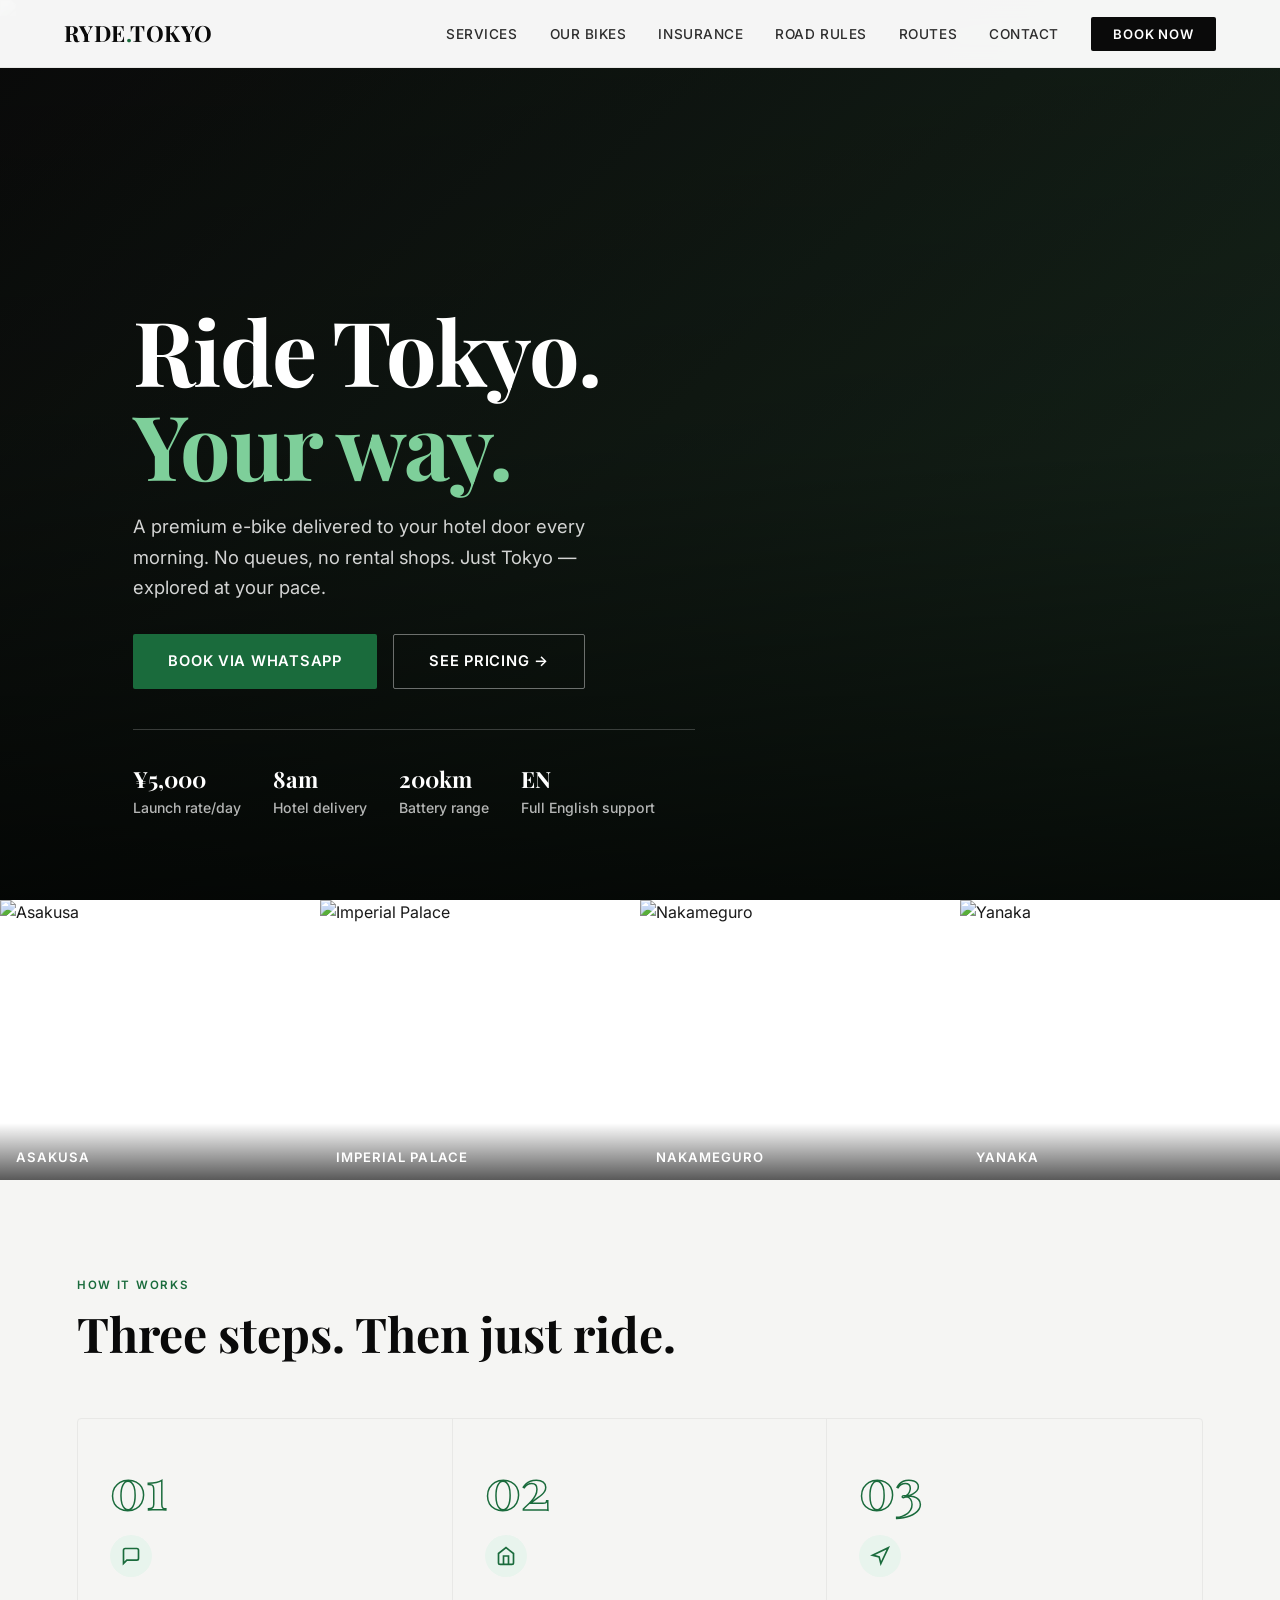
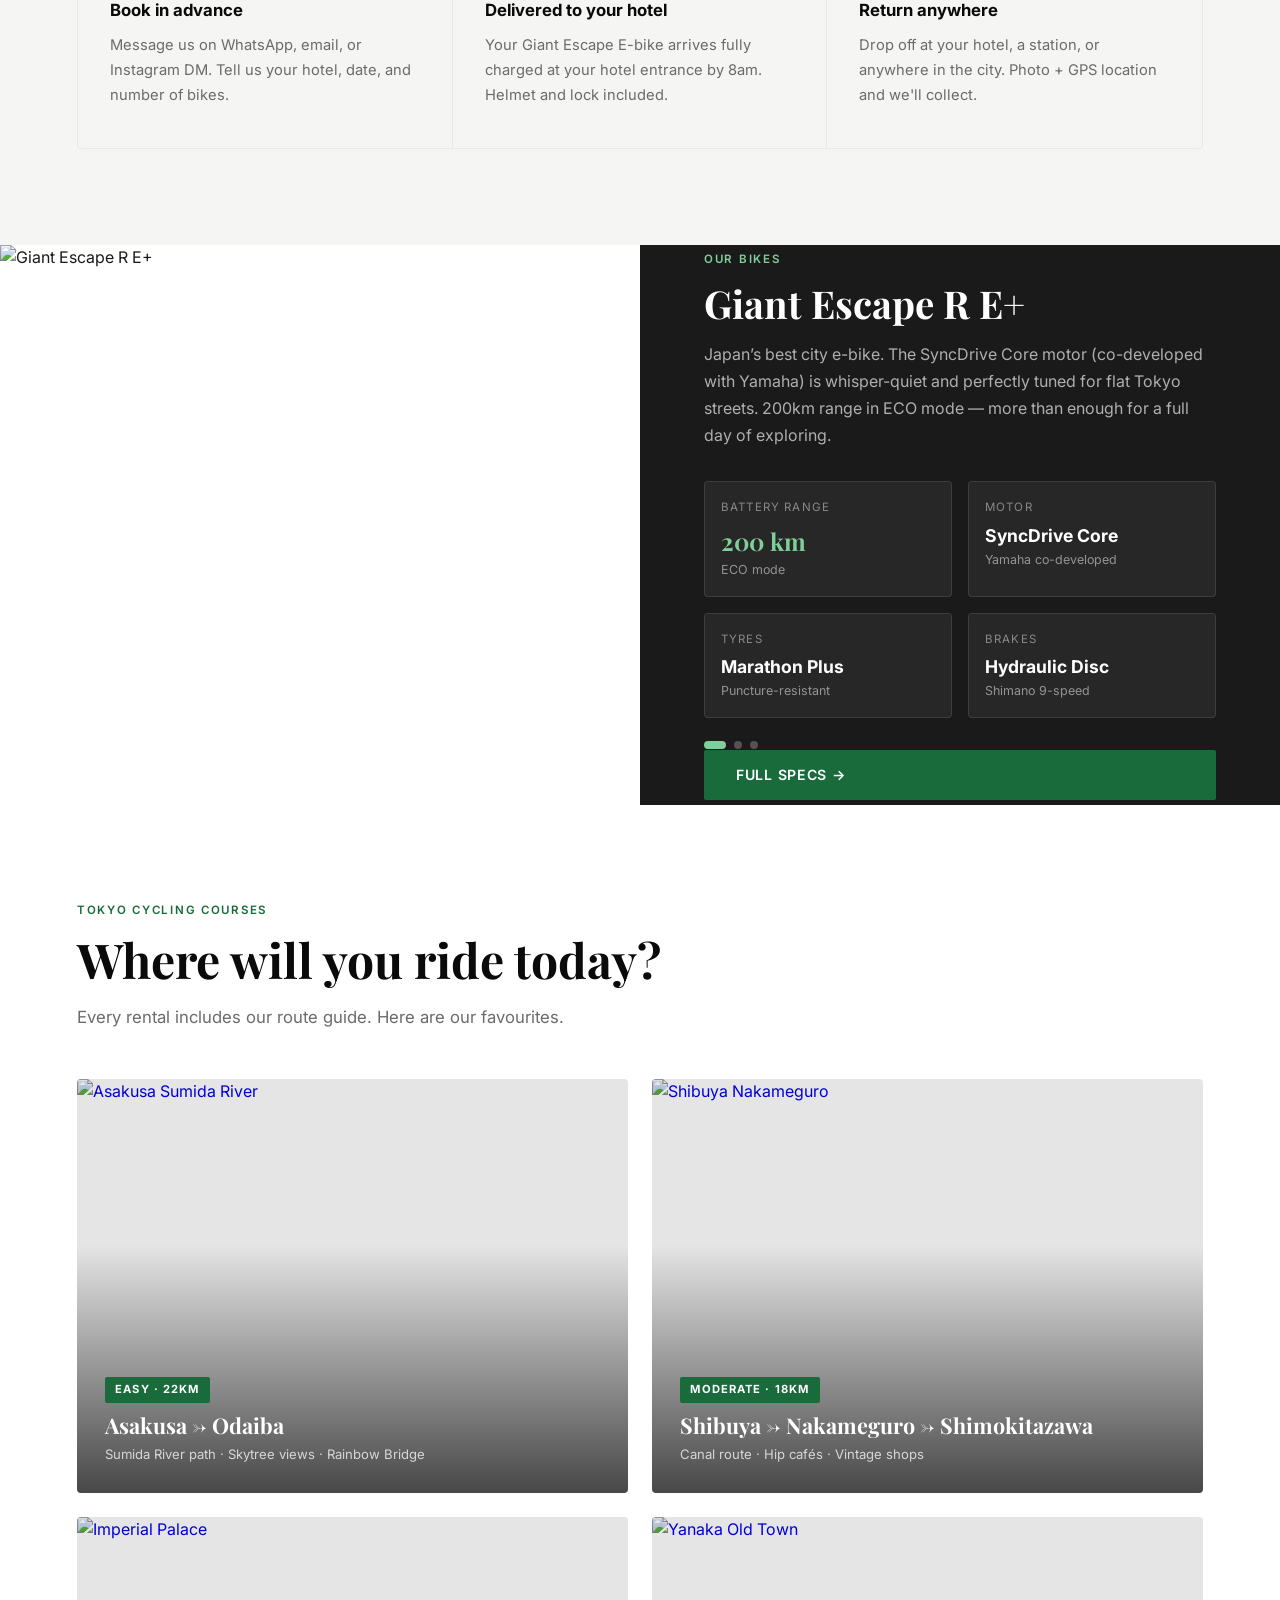
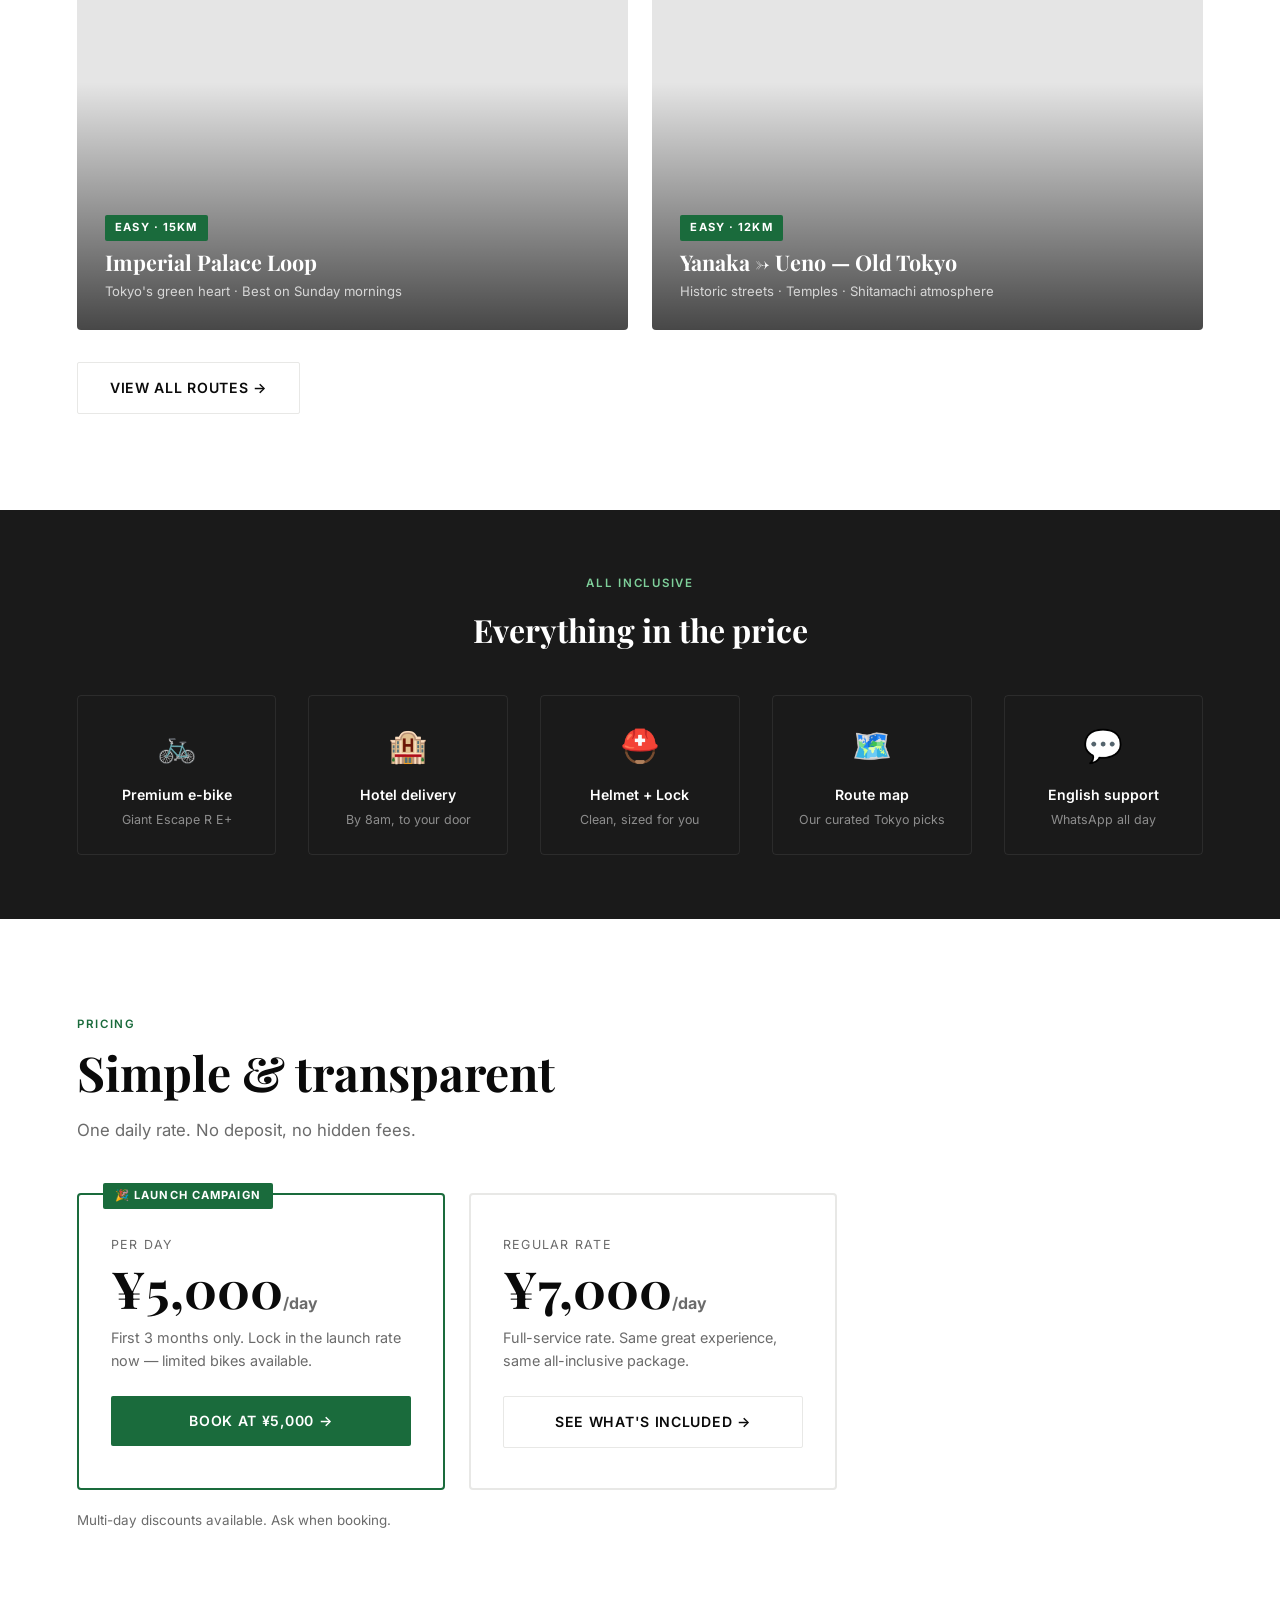
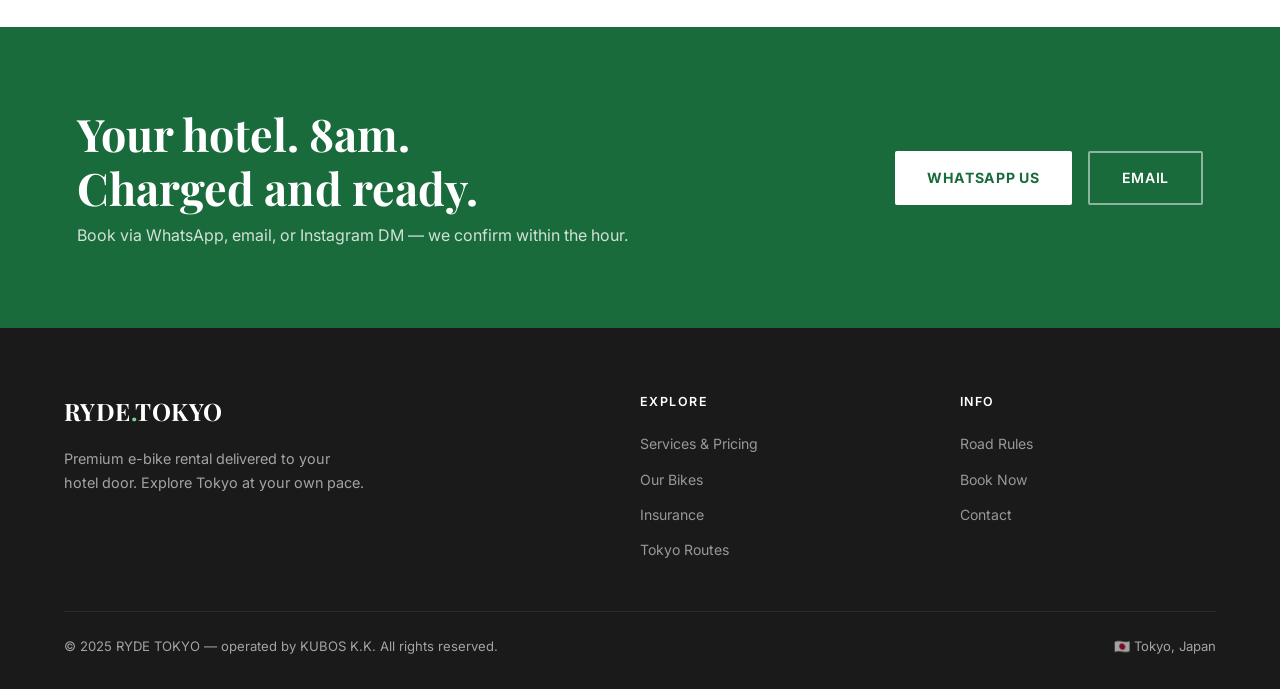
==== commit b1c64db8: "Add Our Bikes fade slideshow (Escape R E+, Quick E+, Explore E+)" ====
--- a/index.html
+++ b/index.html
@@ -188,19 +188,55 @@
       position: relative;
       overflow: hidden;
     }
-    .bike-showcase-img img {
+    .bike-showcase-img .slide-img {
+      position: absolute;
+      inset: 0;
       width: 100%;
       height: 100%;
       object-fit: cover;
-    }
+      opacity: 0;
+      transition: opacity 0.9s ease;
+    }
+    .bike-showcase-img .slide-img.active { opacity: 1; }
     .bike-showcase-body {
       background: var(--off-black);
+      padding: 0;
+      display: flex;
+      flex-direction: column;
+      justify-content: center;
+      position: relative;
+      overflow: hidden;
+    }
+    .bike-info {
+      position: absolute;
+      inset: 0;
       padding: 5rem 4rem;
       display: flex;
       flex-direction: column;
       justify-content: center;
-    }
-
+      opacity: 0;
+      transition: opacity 0.9s ease;
+      pointer-events: none;
+    }
+    .bike-info.active { opacity: 1; pointer-events: auto; }
+    .bike-dots {
+      position: absolute;
+      bottom: 3.5rem;
+      left: 4rem;
+      display: flex;
+      gap: 0.5rem;
+      z-index: 10;
+    }
+    .bike-dot {
+      width: 8px; height: 8px;
+      border-radius: 50%;
+      border: none;
+      background: rgba(255,255,255,0.25);
+      cursor: pointer;
+      transition: all 0.3s;
+      padding: 0;
+    }
+    .bike-dot.active { background: #7ecf9a; width: 22px; border-radius: 4px; }
     /* ── COURSE GRID ── */
     .course-grid {
       display: grid;
@@ -486,36 +522,102 @@
 <!-- ═══ BIKE SHOWCASE ═════════════════════════════════════ -->
 <div class="bike-showcase">
   <div class="bike-showcase-img">
-    <img src="https://images.unsplash.com/photo-1558618666-fcd25c85cd64?w=900&q=85" alt="Giant Escape R E+ e-bike">
-  </div>
-  <div class="bike-showcase-body reveal">
-    <p class="section-tag" style="color:#7ecf9a">Our Bike</p>
-    <h2 style="font-family:'Playfair Display',serif;font-size:2.4rem;color:#fff;line-height:1.15;margin-bottom:1rem">Giant Escape R E+</h2>
-    <p style="color:rgba(255,255,255,0.65);line-height:1.7;margin-bottom:2rem">Japan's best city e-bike. The SyncDrive Core motor (co-developed with Yamaha) is whisper-quiet and perfectly tuned for flat Tokyo streets. 200km range in ECO mode — more than enough for a full day of exploring.</p>
-    <div style="display:grid;grid-template-columns:1fr 1fr;gap:1rem;margin-bottom:2rem">
-      <div style="padding:1rem;background:rgba(255,255,255,0.06);border-radius:4px;border:1px solid rgba(255,255,255,0.1)">
-        <div style="font-size:0.72rem;letter-spacing:0.1em;text-transform:uppercase;color:rgba(255,255,255,0.45);margin-bottom:0.3rem">Battery range</div>
-        <div style="font-size:1.5rem;font-weight:700;color:#7ecf9a;font-family:'Playfair Display',serif">200 km</div>
-        <div style="font-size:0.78rem;color:rgba(255,255,255,0.5)">ECO mode</div>
+    <img class="slide-img active" src="https://images.unsplash.com/photo-1558618666-fcd25c85cd64?w=900&q=85" alt="Giant Escape R E+">
+    <img class="slide-img" src="https://images.unsplash.com/photo-1571333250630-f0230c320b6d?w=900&q=85" alt="Giant Quick E+">
+    <img class="slide-img" src="https://images.unsplash.com/photo-1507035895480-2b3156c31fc8?w=900&q=85" alt="Giant Explore E+">
+  </div>
+  <div class="bike-showcase-body">
+  <!-- Info panels -->
+    <div class="bike-info active">
+      <p class="section-tag" style="color:#7ecf9a">Our Bikes</p>
+      <h2 style="font-family:'Playfair Display',serif;font-size:2.4rem;color:#fff;line-height:1.15;margin-bottom:1rem">Giant Escape R E+</h2>
+      <p style="color:rgba(255,255,255,0.65);line-height:1.7;margin-bottom:2rem">Japan’s best city e-bike. The SyncDrive Core motor (co-developed with Yamaha) is whisper-quiet and perfectly tuned for flat Tokyo streets. 200km range in ECO mode — more than enough for a full day of exploring.</p>
+      <div style="display:grid;grid-template-columns:1fr 1fr;gap:1rem;margin-bottom:2rem">
+        <div style="padding:1rem;background:rgba(255,255,255,0.06);border-radius:4px;border:1px solid rgba(255,255,255,0.1)">
+          <div style="font-size:0.72rem;letter-spacing:0.1em;text-transform:uppercase;color:rgba(255,255,255,0.45);margin-bottom:0.3rem">Battery range</div>
+          <div style="font-size:1.5rem;font-weight:700;color:#7ecf9a;font-family:'Playfair Display',serif">200 km</div>
+          <div style="font-size:0.78rem;color:rgba(255,255,255,0.5)">ECO mode</div>
+        </div>
+        <div style="padding:1rem;background:rgba(255,255,255,0.06);border-radius:4px;border:1px solid rgba(255,255,255,0.1)">
+          <div style="font-size:0.72rem;letter-spacing:0.1em;text-transform:uppercase;color:rgba(255,255,255,0.45);margin-bottom:0.3rem">Motor</div>
+          <div style="font-size:1.1rem;font-weight:700;color:#fff">SyncDrive Core</div>
+          <div style="font-size:0.78rem;color:rgba(255,255,255,0.5)">Yamaha co-developed</div>
+        </div>
+        <div style="padding:1rem;background:rgba(255,255,255,0.06);border-radius:4px;border:1px solid rgba(255,255,255,0.1)">
+          <div style="font-size:0.72rem;letter-spacing:0.1em;text-transform:uppercase;color:rgba(255,255,255,0.45);margin-bottom:0.3rem">Tyres</div>
+          <div style="font-size:1.1rem;font-weight:700;color:#fff">Marathon Plus</div>
+          <div style="font-size:0.78rem;color:rgba(255,255,255,0.5)">Puncture-resistant</div>
+        </div>
+        <div style="padding:1rem;background:rgba(255,255,255,0.06);border-radius:4px;border:1px solid rgba(255,255,255,0.1)">
+          <div style="font-size:0.72rem;letter-spacing:0.1em;text-transform:uppercase;color:rgba(255,255,255,0.45);margin-bottom:0.3rem">Brakes</div>
+          <div style="font-size:1.1rem;font-weight:700;color:#fff">Hydraulic Disc</div>
+          <div style="font-size:0.78rem;color:rgba(255,255,255,0.5)">Shimano 9-speed</div>
+        </div>
       </div>
-      <div style="padding:1rem;background:rgba(255,255,255,0.06);border-radius:4px;border:1px solid rgba(255,255,255,0.1)">
-        <div style="font-size:0.72rem;letter-spacing:0.1em;text-transform:uppercase;color:rgba(255,255,255,0.45);margin-bottom:0.3rem">Motor</div>
-        <div style="font-size:1.1rem;font-weight:700;color:#fff">SyncDrive Core</div>
-        <div style="font-size:0.78rem;color:rgba(255,255,255,0.5)">Yamaha co-developed</div>
+      <a href="bikes.html" class="btn btn-primary">Full specs →</a>
+    </div>
+    <div class="bike-info">
+      <p class="section-tag" style="color:#7ecf9a">Our Bikes</p>
+      <h2 style="font-family:'Playfair Display',serif;font-size:2.4rem;color:#fff;line-height:1.15;margin-bottom:1rem">Giant Quick E+</h2>
+      <p style="color:rgba(255,255,255,0.65);line-height:1.7;margin-bottom:2rem">Built for speed and agility. The Quick E+ is the sportier sibling — a lightweight ALUXX SL frame, narrow tyres and a SyncDrive Sport motor that makes Tokyo’s wide boulevards feel effortless at any pace.</p>
+      <div style="display:grid;grid-template-columns:1fr 1fr;gap:1rem;margin-bottom:2rem">
+        <div style="padding:1rem;background:rgba(255,255,255,0.06);border-radius:4px;border:1px solid rgba(255,255,255,0.1)">
+          <div style="font-size:0.72rem;letter-spacing:0.1em;text-transform:uppercase;color:rgba(255,255,255,0.45);margin-bottom:0.3rem">Battery range</div>
+          <div style="font-size:1.5rem;font-weight:700;color:#7ecf9a;font-family:'Playfair Display',serif">150 km</div>
+          <div style="font-size:0.78rem;color:rgba(255,255,255,0.5)">SPORT mode</div>
+        </div>
+        <div style="padding:1rem;background:rgba(255,255,255,0.06);border-radius:4px;border:1px solid rgba(255,255,255,0.1)">
+          <div style="font-size:0.72rem;letter-spacing:0.1em;text-transform:uppercase;color:rgba(255,255,255,0.45);margin-bottom:0.3rem">Motor</div>
+          <div style="font-size:1.1rem;font-weight:700;color:#fff">SyncDrive Sport</div>
+          <div style="font-size:0.78rem;color:rgba(255,255,255,0.5)">Yamaha co-developed</div>
+        </div>
+        <div style="padding:1rem;background:rgba(255,255,255,0.06);border-radius:4px;border:1px solid rgba(255,255,255,0.1)">
+          <div style="font-size:0.72rem;letter-spacing:0.1em;text-transform:uppercase;color:rgba(255,255,255,0.45);margin-bottom:0.3rem">Drivetrain</div>
+          <div style="font-size:1.1rem;font-weight:700;color:#fff">11-speed</div>
+          <div style="font-size:0.78rem;color:rgba(255,255,255,0.5)">Shimano Deore</div>
+        </div>
+        <div style="padding:1rem;background:rgba(255,255,255,0.06);border-radius:4px;border:1px solid rgba(255,255,255,0.1)">
+          <div style="font-size:0.72rem;letter-spacing:0.1em;text-transform:uppercase;color:rgba(255,255,255,0.45);margin-bottom:0.3rem">Frame</div>
+          <div style="font-size:1.1rem;font-weight:700;color:#fff">ALUXX SL</div>
+          <div style="font-size:0.78rem;color:rgba(255,255,255,0.5)">Advanced aluminium</div>
+        </div>
       </div>
-      <div style="padding:1rem;background:rgba(255,255,255,0.06);border-radius:4px;border:1px solid rgba(255,255,255,0.1)">
-        <div style="font-size:0.72rem;letter-spacing:0.1em;text-transform:uppercase;color:rgba(255,255,255,0.45);margin-bottom:0.3rem">Tyres</div>
-        <div style="font-size:1rem;font-weight:700;color:#fff">Marathon Plus</div>
-        <div style="font-size:0.78rem;color:rgba(255,255,255,0.5)">Puncture-resistant</div>
+      <a href="bikes.html" class="btn btn-primary">Full specs →</a>
+    </div>
+    <div class="bike-info">
+      <p class="section-tag" style="color:#7ecf9a">Our Bikes</p>
+      <h2 style="font-family:'Playfair Display',serif;font-size:2.4rem;color:#fff;line-height:1.15;margin-bottom:1rem">Giant Explore E+</h2>
+      <p style="color:rgba(255,255,255,0.65);line-height:1.7;margin-bottom:2rem">From Tokyo tarmac to riverside gravel paths. Wide 700C tyres, a suspension fork, and the powerful SyncDrive Pro motor make it the ideal choice for riders who want to venture beyond the main streets.</p>
+      <div style="display:grid;grid-template-columns:1fr 1fr;gap:1rem;margin-bottom:2rem">
+        <div style="padding:1rem;background:rgba(255,255,255,0.06);border-radius:4px;border:1px solid rgba(255,255,255,0.1)">
+          <div style="font-size:0.72rem;letter-spacing:0.1em;text-transform:uppercase;color:rgba(255,255,255,0.45);margin-bottom:0.3rem">Battery range</div>
+          <div style="font-size:1.5rem;font-weight:700;color:#7ecf9a;font-family:'Playfair Display',serif">120 km</div>
+          <div style="font-size:0.78rem;color:rgba(255,255,255,0.5)">TRAIL mode</div>
+        </div>
+        <div style="padding:1rem;background:rgba(255,255,255,0.06);border-radius:4px;border:1px solid rgba(255,255,255,0.1)">
+          <div style="font-size:0.72rem;letter-spacing:0.1em;text-transform:uppercase;color:rgba(255,255,255,0.45);margin-bottom:0.3rem">Motor</div>
+          <div style="font-size:1.1rem;font-weight:700;color:#fff">SyncDrive Pro</div>
+          <div style="font-size:0.78rem;color:rgba(255,255,255,0.5)">Maximum torque</div>
+        </div>
+        <div style="padding:1rem;background:rgba(255,255,255,0.06);border-radius:4px;border:1px solid rgba(255,255,255,0.1)">
+          <div style="font-size:0.72rem;letter-spacing:0.1em;text-transform:uppercase;color:rgba(255,255,255,0.45);margin-bottom:0.3rem">Tyres</div>
+          <div style="font-size:1.1rem;font-weight:700;color:#fff">700C × 40C</div>
+          <div style="font-size:0.78rem;color:rgba(255,255,255,0.5)">Mixed-terrain</div>
+        </div>
+        <div style="padding:1rem;background:rgba(255,255,255,0.06);border-radius:4px;border:1px solid rgba(255,255,255,0.1)">
+          <div style="font-size:0.72rem;letter-spacing:0.1em;text-transform:uppercase;color:rgba(255,255,255,0.45);margin-bottom:0.3rem">Fork</div>
+          <div style="font-size:1.1rem;font-weight:700;color:#fff">Suspension</div>
+          <div style="font-size:0.78rem;color:rgba(255,255,255,0.5)">Front travel: 40mm</div>
+        </div>
       </div>
-      <div style="padding:1rem;background:rgba(255,255,255,0.06);border-radius:4px;border:1px solid rgba(255,255,255,0.1)">
-        <div style="font-size:0.72rem;letter-spacing:0.1em;text-transform:uppercase;color:rgba(255,255,255,0.45);margin-bottom:0.3rem">Brakes</div>
-        <div style="font-size:1rem;font-weight:700;color:#fff">Hydraulic Disc</div>
-        <div style="font-size:0.78rem;color:rgba(255,255,255,0.5)">Shimano 9-speed</div>
-      </div>
-    </div>
-    <a href="bikes.html" class="btn btn-primary">Full specs →</a>
-  </div>
+      <a href="bikes.html" class="btn btn-primary">Full specs →</a>
+    </div>
+  <div class="bike-dots">
+    <button class="bike-dot active" data-idx="0" aria-label="Giant Escape R E+"></button>
+    <button class="bike-dot" data-idx="1" aria-label="Giant Quick E+"></button>
+    <button class="bike-dot" data-idx="2" aria-label="Giant Explore E+"></button>
+  </div>
+</div>
 </div>
 
 <!-- ═══ COURSES ════════════════════════════════════════════ -->
@@ -613,5 +715,31 @@
 <div id="footer-placeholder"></div>
 <script src="js/nav.js"></script>
 <script src="js/main.js"></script>
+<script>
+  // ── Our Bikes slideshow ──────────────────────────────────────────────────
+  (function () {
+    var imgs  = document.querySelectorAll('.bike-showcase-img .slide-img');
+    var infos = document.querySelectorAll('.bike-info');
+    var dots  = document.querySelectorAll('.bike-dot');
+    var cur   = 0;
+    function goTo(n) {
+      imgs[cur].classList.remove('active');
+      infos[cur].classList.remove('active');
+      dots[cur].classList.remove('active');
+      cur = n;
+      imgs[cur].classList.add('active');
+      infos[cur].classList.add('active');
+      dots[cur].classList.add('active');
+    }
+    dots.forEach(function (dot, i) {
+      dot.addEventListener('click', function () { goTo(i); resetTimer(); });
+    });
+    var timer = setInterval(function () { goTo((cur + 1) % imgs.length); }, 5000);
+    function resetTimer() {
+      clearInterval(timer);
+      timer = setInterval(function () { goTo((cur + 1) % imgs.length); }, 5000);
+    }
+  })();
+</script>
 </body>
 </html>
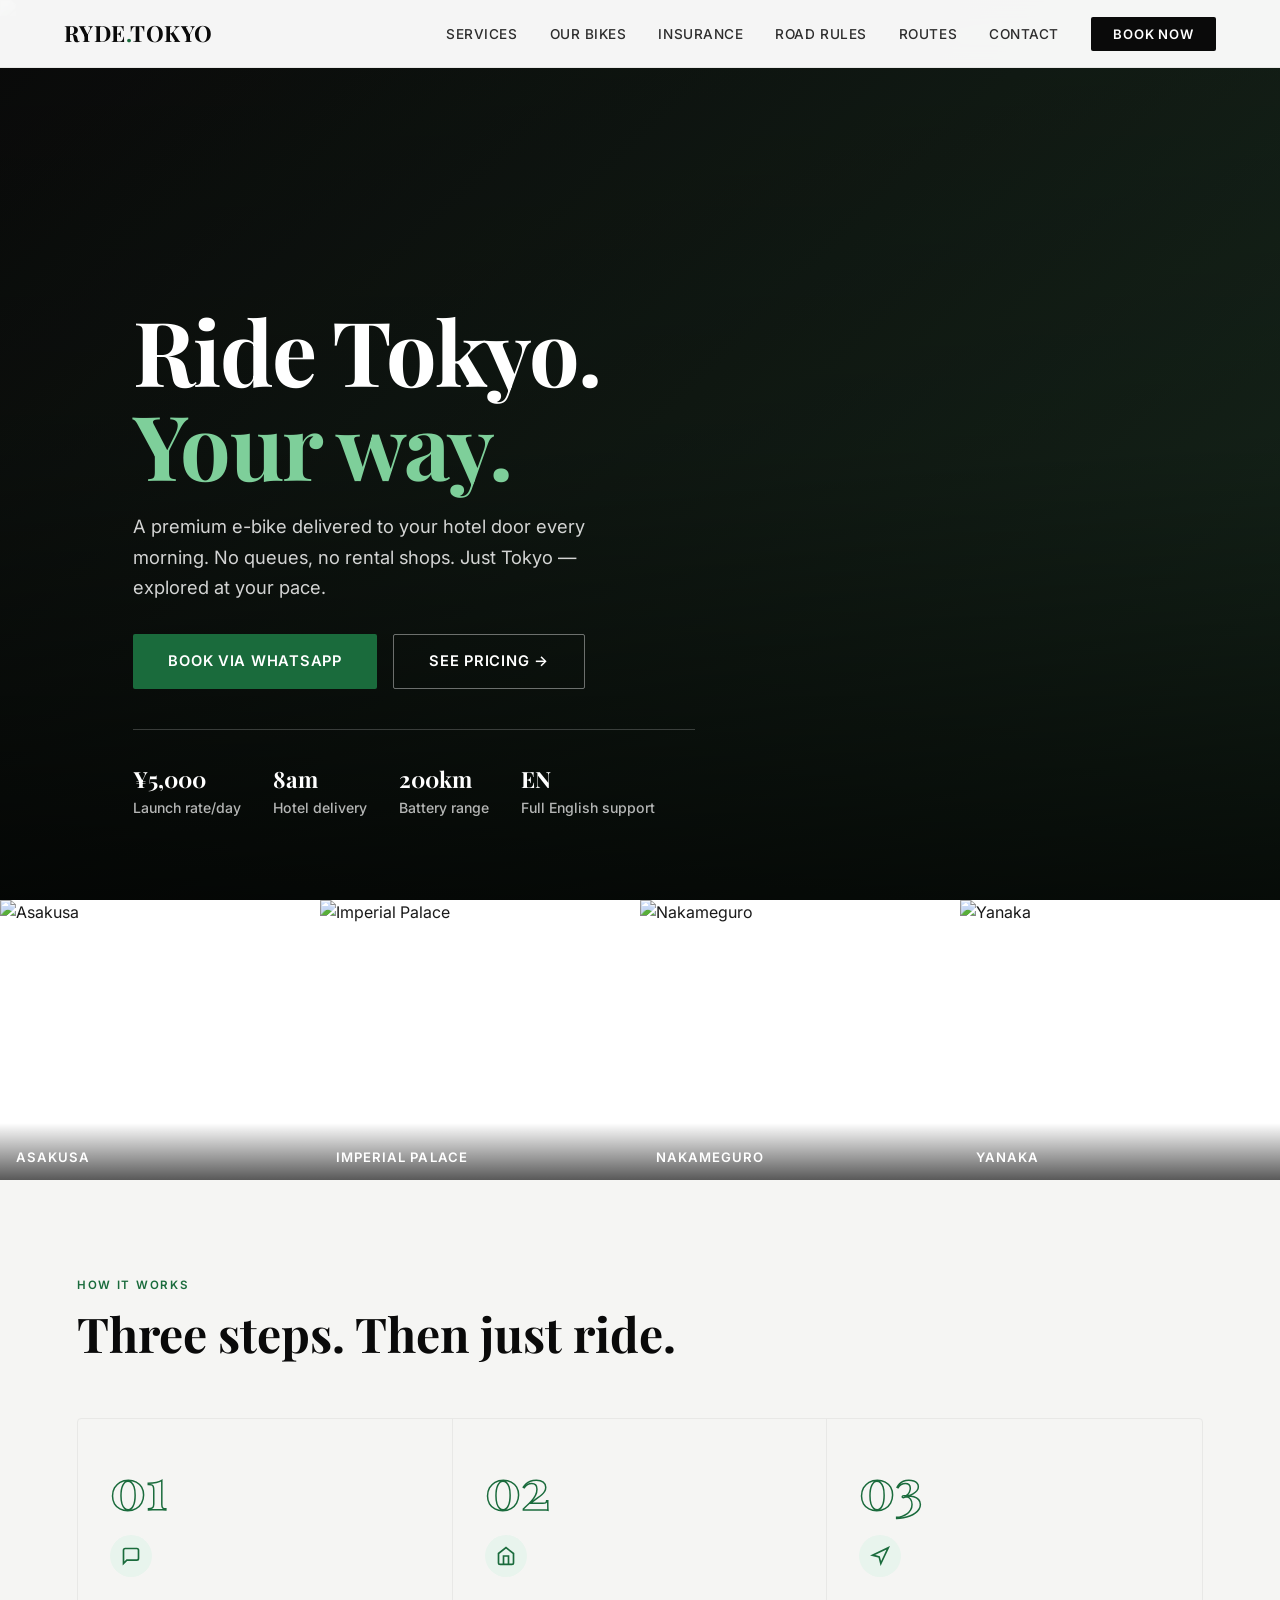
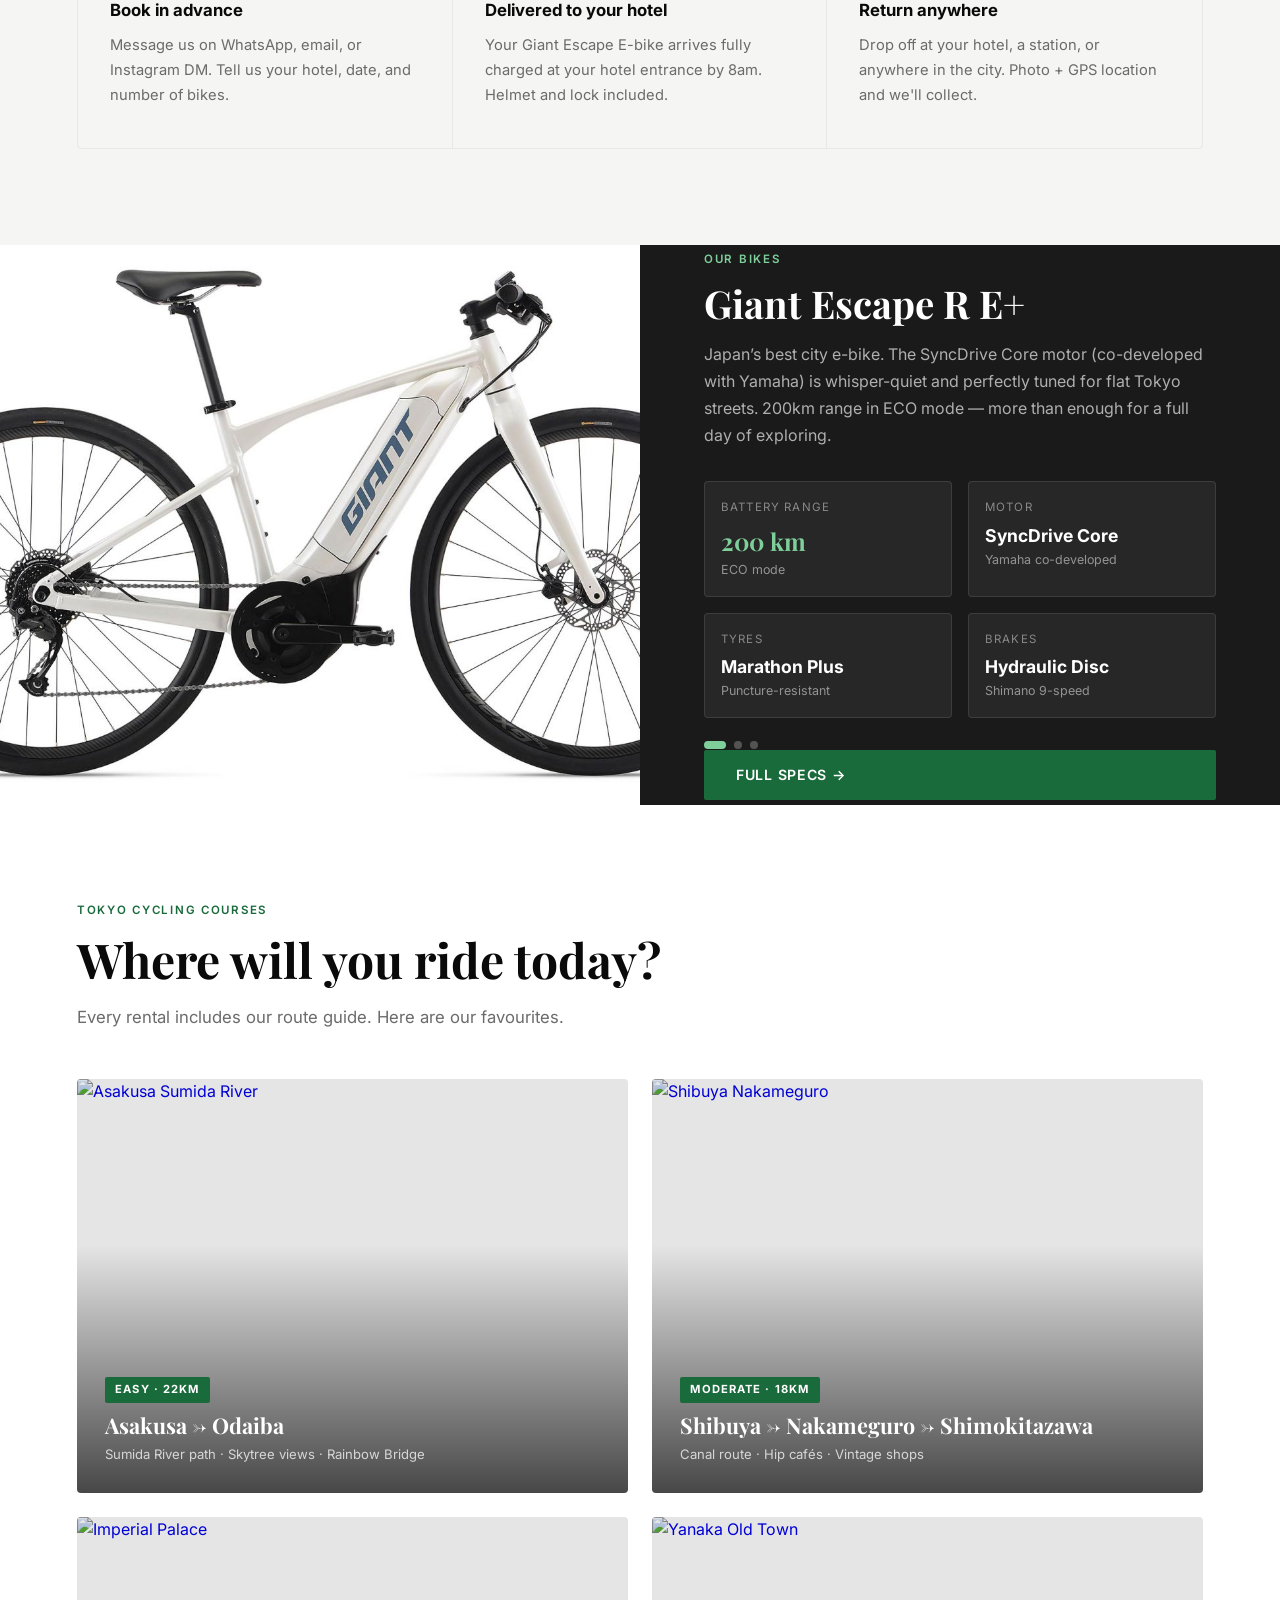
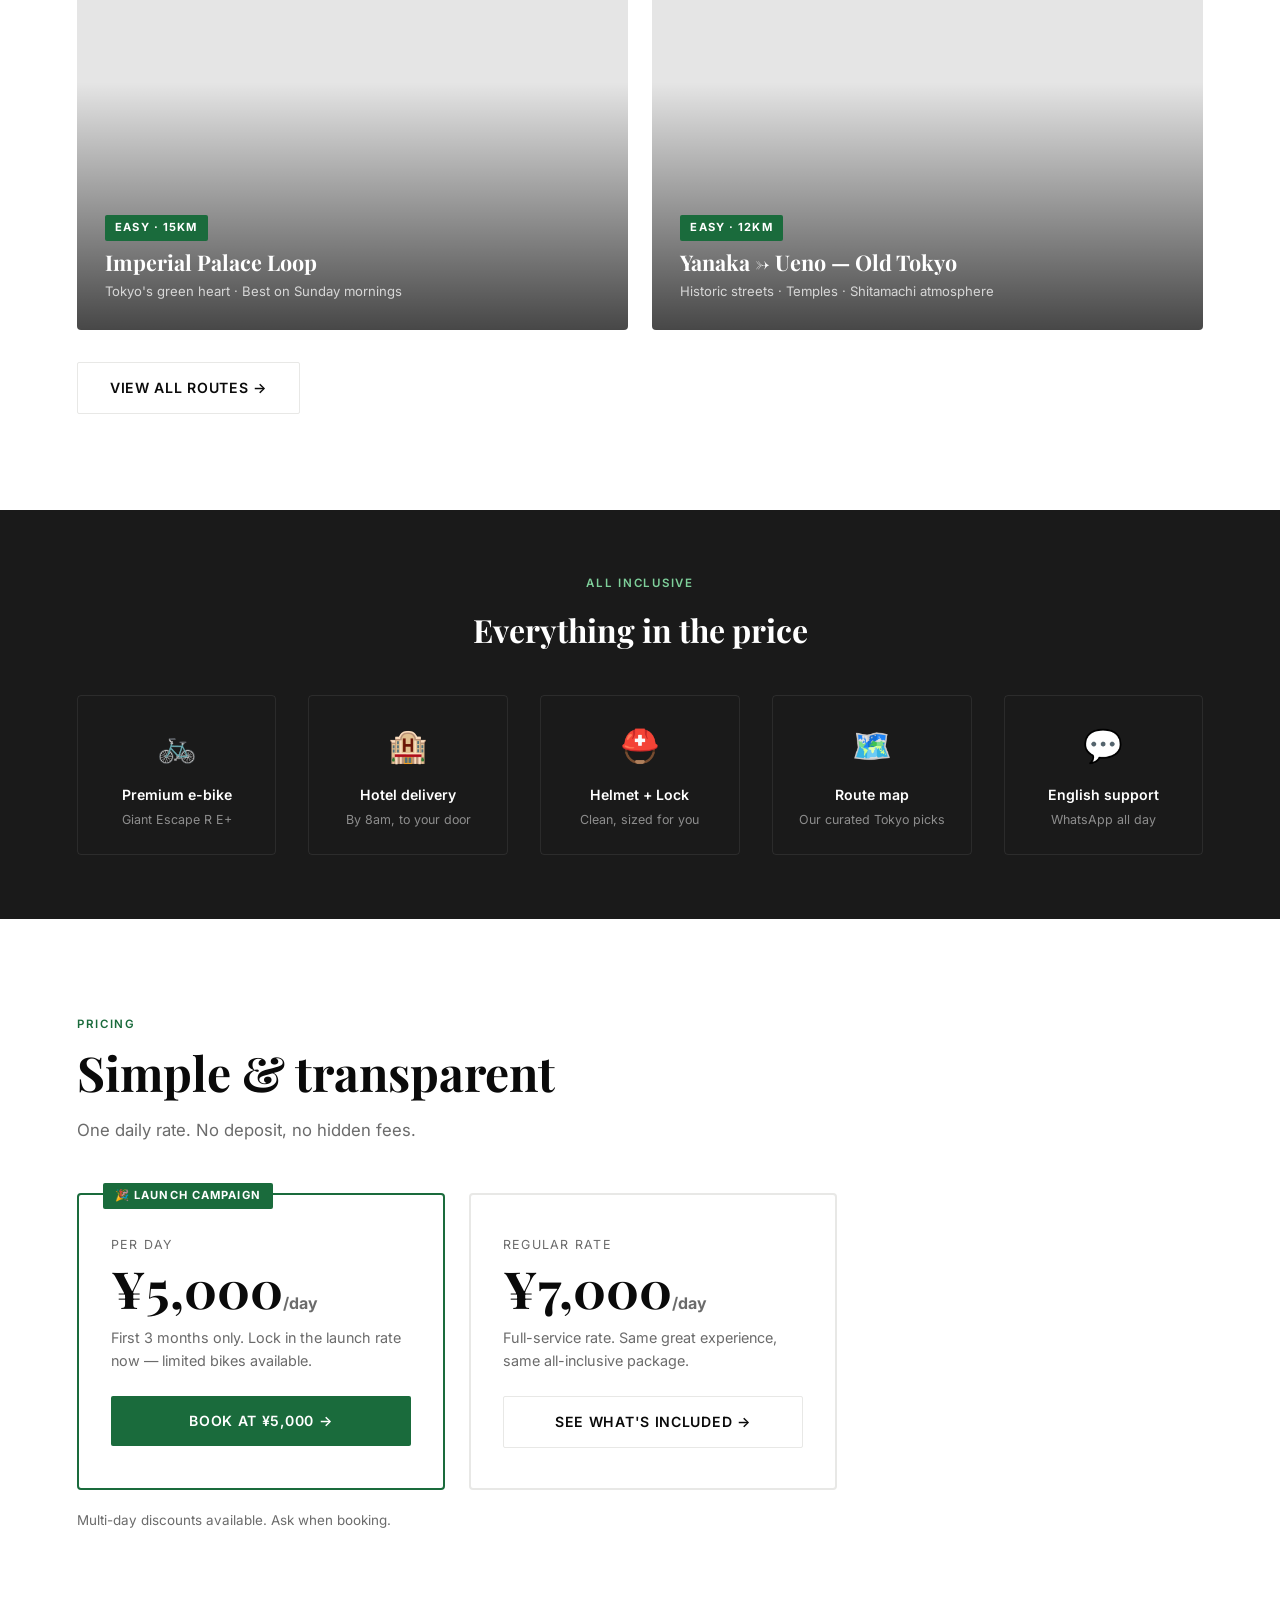
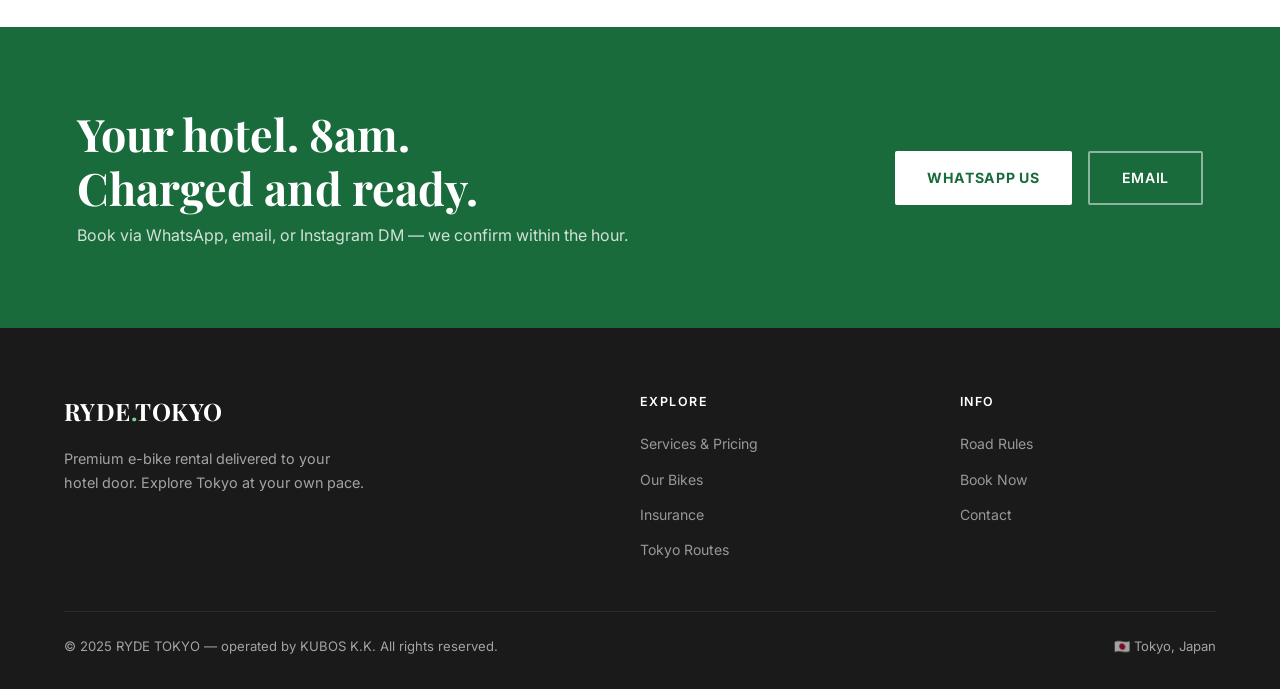
==== commit 48c35566: "Update bike images in showcase section" ====
--- a/index.html
+++ b/index.html
@@ -522,9 +522,9 @@
 <!-- ═══ BIKE SHOWCASE ═════════════════════════════════════ -->
 <div class="bike-showcase">
   <div class="bike-showcase-img">
-    <img class="slide-img active" src="https://images.unsplash.com/photo-1558618666-fcd25c85cd64?w=900&q=85" alt="Giant Escape R E+">
-    <img class="slide-img" src="https://images.unsplash.com/photo-1571333250630-f0230c320b6d?w=900&q=85" alt="Giant Quick E+">
-    <img class="slide-img" src="https://images.unsplash.com/photo-1507035895480-2b3156c31fc8?w=900&q=85" alt="Giant Explore E+">
+    <img class="slide-img active" src="images/MY25_ESCAPE_R_Eplus_Color-C-Pearl_White.jpg" alt="Giant Escape R E+">
+    <img class="slide-img" src="images/city-cycle.png" alt="TOKYOBIKE Bisou">
+    <img class="slide-img" src="images/thu_porter-mustard-Photoroom.png" alt="TOKYOBIKE PORTER">
   </div>
   <div class="bike-showcase-body">
   <!-- Info panels -->
@@ -558,64 +558,64 @@
     </div>
     <div class="bike-info">
       <p class="section-tag" style="color:#7ecf9a">Our Bikes</p>
-      <h2 style="font-family:'Playfair Display',serif;font-size:2.4rem;color:#fff;line-height:1.15;margin-bottom:1rem">Giant Quick E+</h2>
-      <p style="color:rgba(255,255,255,0.65);line-height:1.7;margin-bottom:2rem">Built for speed and agility. The Quick E+ is the sportier sibling — a lightweight ALUXX SL frame, narrow tyres and a SyncDrive Sport motor that makes Tokyo’s wide boulevards feel effortless at any pace.</p>
+      <h2 style="font-family:'Playfair Display',serif;font-size:2.4rem;color:#fff;line-height:1.15;margin-bottom:1rem">TOKYOBIKE Bisou</h2>
+      <p style="color:rgba(255,255,255,0.65);line-height:1.7;margin-bottom:2rem">Tokyo-born, effortlessly elegant. The Bisou’s step-through steel frame makes mounting a breeze, and its featherlight build lets you glide from café to shrine without breaking a sweat. Pure city charm.</p>
       <div style="display:grid;grid-template-columns:1fr 1fr;gap:1rem;margin-bottom:2rem">
         <div style="padding:1rem;background:rgba(255,255,255,0.06);border-radius:4px;border:1px solid rgba(255,255,255,0.1)">
-          <div style="font-size:0.72rem;letter-spacing:0.1em;text-transform:uppercase;color:rgba(255,255,255,0.45);margin-bottom:0.3rem">Battery range</div>
-          <div style="font-size:1.5rem;font-weight:700;color:#7ecf9a;font-family:'Playfair Display',serif">150 km</div>
-          <div style="font-size:0.78rem;color:rgba(255,255,255,0.5)">SPORT mode</div>
-        </div>
-        <div style="padding:1rem;background:rgba(255,255,255,0.06);border-radius:4px;border:1px solid rgba(255,255,255,0.1)">
-          <div style="font-size:0.72rem;letter-spacing:0.1em;text-transform:uppercase;color:rgba(255,255,255,0.45);margin-bottom:0.3rem">Motor</div>
-          <div style="font-size:1.1rem;font-weight:700;color:#fff">SyncDrive Sport</div>
-          <div style="font-size:0.78rem;color:rgba(255,255,255,0.5)">Yamaha co-developed</div>
-        </div>
-        <div style="padding:1rem;background:rgba(255,255,255,0.06);border-radius:4px;border:1px solid rgba(255,255,255,0.1)">
-          <div style="font-size:0.72rem;letter-spacing:0.1em;text-transform:uppercase;color:rgba(255,255,255,0.45);margin-bottom:0.3rem">Drivetrain</div>
-          <div style="font-size:1.1rem;font-weight:700;color:#fff">11-speed</div>
-          <div style="font-size:0.78rem;color:rgba(255,255,255,0.5)">Shimano Deore</div>
+          <div style="font-size:0.72rem;letter-spacing:0.1em;text-transform:uppercase;color:rgba(255,255,255,0.45);margin-bottom:0.3rem">Weight</div>
+          <div style="font-size:1.5rem;font-weight:700;color:#7ecf9a;font-family:'Playfair Display',serif">10 kg</div>
+          <div style="font-size:0.78rem;color:rgba(255,255,255,0.5)">Ultra-light</div>
         </div>
         <div style="padding:1rem;background:rgba(255,255,255,0.06);border-radius:4px;border:1px solid rgba(255,255,255,0.1)">
           <div style="font-size:0.72rem;letter-spacing:0.1em;text-transform:uppercase;color:rgba(255,255,255,0.45);margin-bottom:0.3rem">Frame</div>
-          <div style="font-size:1.1rem;font-weight:700;color:#fff">ALUXX SL</div>
-          <div style="font-size:0.78rem;color:rgba(255,255,255,0.5)">Advanced aluminium</div>
+          <div style="font-size:1.1rem;font-weight:700;color:#fff">Step-through</div>
+          <div style="font-size:0.78rem;color:rgba(255,255,255,0.5)">Hi-ten steel</div>
+        </div>
+        <div style="padding:1rem;background:rgba(255,255,255,0.06);border-radius:4px;border:1px solid rgba(255,255,255,0.1)">
+          <div style="font-size:0.72rem;letter-spacing:0.1em;text-transform:uppercase;color:rgba(255,255,255,0.45);margin-bottom:0.3rem">Gears</div>
+          <div style="font-size:1.1rem;font-weight:700;color:#fff">8-speed</div>
+          <div style="font-size:0.78rem;color:rgba(255,255,255,0.5)">Shimano Altus</div>
+        </div>
+        <div style="padding:1rem;background:rgba(255,255,255,0.06);border-radius:4px;border:1px solid rgba(255,255,255,0.1)">
+          <div style="font-size:0.72rem;letter-spacing:0.1em;text-transform:uppercase;color:rgba(255,255,255,0.45);margin-bottom:0.3rem">Wheels</div>
+          <div style="font-size:1.1rem;font-weight:700;color:#fff">26 inch</div>
+          <div style="font-size:0.78rem;color:rgba(255,255,255,0.5)">Nimble &amp; smooth</div>
         </div>
       </div>
       <a href="bikes.html" class="btn btn-primary">Full specs →</a>
     </div>
     <div class="bike-info">
       <p class="section-tag" style="color:#7ecf9a">Our Bikes</p>
-      <h2 style="font-family:'Playfair Display',serif;font-size:2.4rem;color:#fff;line-height:1.15;margin-bottom:1rem">Giant Explore E+</h2>
-      <p style="color:rgba(255,255,255,0.65);line-height:1.7;margin-bottom:2rem">From Tokyo tarmac to riverside gravel paths. Wide 700C tyres, a suspension fork, and the powerful SyncDrive Pro motor make it the ideal choice for riders who want to venture beyond the main streets.</p>
+      <h2 style="font-family:'Playfair Display',serif;font-size:2.4rem;color:#fff;line-height:1.15;margin-bottom:1rem">TOKYOBIKE PORTER</h2>
+      <p style="color:rgba(255,255,255,0.65);line-height:1.7;margin-bottom:2rem">The neighbourhood explorer. With its built-in front carrier, the PORTER is perfect for market runs, picnic gear, or a bag of souvenirs from Yanaka. Light, practical, and looks great doing it.</p>
       <div style="display:grid;grid-template-columns:1fr 1fr;gap:1rem;margin-bottom:2rem">
         <div style="padding:1rem;background:rgba(255,255,255,0.06);border-radius:4px;border:1px solid rgba(255,255,255,0.1)">
-          <div style="font-size:0.72rem;letter-spacing:0.1em;text-transform:uppercase;color:rgba(255,255,255,0.45);margin-bottom:0.3rem">Battery range</div>
-          <div style="font-size:1.5rem;font-weight:700;color:#7ecf9a;font-family:'Playfair Display',serif">120 km</div>
-          <div style="font-size:0.78rem;color:rgba(255,255,255,0.5)">TRAIL mode</div>
-        </div>
-        <div style="padding:1rem;background:rgba(255,255,255,0.06);border-radius:4px;border:1px solid rgba(255,255,255,0.1)">
-          <div style="font-size:0.72rem;letter-spacing:0.1em;text-transform:uppercase;color:rgba(255,255,255,0.45);margin-bottom:0.3rem">Motor</div>
-          <div style="font-size:1.1rem;font-weight:700;color:#fff">SyncDrive Pro</div>
-          <div style="font-size:0.78rem;color:rgba(255,255,255,0.5)">Maximum torque</div>
-        </div>
-        <div style="padding:1rem;background:rgba(255,255,255,0.06);border-radius:4px;border:1px solid rgba(255,255,255,0.1)">
-          <div style="font-size:0.72rem;letter-spacing:0.1em;text-transform:uppercase;color:rgba(255,255,255,0.45);margin-bottom:0.3rem">Tyres</div>
-          <div style="font-size:1.1rem;font-weight:700;color:#fff">700C × 40C</div>
-          <div style="font-size:0.78rem;color:rgba(255,255,255,0.5)">Mixed-terrain</div>
-        </div>
-        <div style="padding:1rem;background:rgba(255,255,255,0.06);border-radius:4px;border:1px solid rgba(255,255,255,0.1)">
-          <div style="font-size:0.72rem;letter-spacing:0.1em;text-transform:uppercase;color:rgba(255,255,255,0.45);margin-bottom:0.3rem">Fork</div>
-          <div style="font-size:1.1rem;font-weight:700;color:#fff">Suspension</div>
-          <div style="font-size:0.78rem;color:rgba(255,255,255,0.5)">Front travel: 40mm</div>
+          <div style="font-size:0.72rem;letter-spacing:0.1em;text-transform:uppercase;color:rgba(255,255,255,0.45);margin-bottom:0.3rem">Weight</div>
+          <div style="font-size:1.5rem;font-weight:700;color:#7ecf9a;font-family:'Playfair Display',serif">11 kg</div>
+          <div style="font-size:0.78rem;color:rgba(255,255,255,0.5)">With front rack</div>
+        </div>
+        <div style="padding:1rem;background:rgba(255,255,255,0.06);border-radius:4px;border:1px solid rgba(255,255,255,0.1)">
+          <div style="font-size:0.72rem;letter-spacing:0.1em;text-transform:uppercase;color:rgba(255,255,255,0.45);margin-bottom:0.3rem">Carrier</div>
+          <div style="font-size:1.1rem;font-weight:700;color:#fff">Front rack</div>
+          <div style="font-size:0.78rem;color:rgba(255,255,255,0.5)">Built-in</div>
+        </div>
+        <div style="padding:1rem;background:rgba(255,255,255,0.06);border-radius:4px;border:1px solid rgba(255,255,255,0.1)">
+          <div style="font-size:0.72rem;letter-spacing:0.1em;text-transform:uppercase;color:rgba(255,255,255,0.45);margin-bottom:0.3rem">Gears</div>
+          <div style="font-size:1.1rem;font-weight:700;color:#fff">8-speed</div>
+          <div style="font-size:0.78rem;color:rgba(255,255,255,0.5)">Shimano Altus</div>
+        </div>
+        <div style="padding:1rem;background:rgba(255,255,255,0.06);border-radius:4px;border:1px solid rgba(255,255,255,0.1)">
+          <div style="font-size:0.72rem;letter-spacing:0.1em;text-transform:uppercase;color:rgba(255,255,255,0.45);margin-bottom:0.3rem">Wheels</div>
+          <div style="font-size:1.1rem;font-weight:700;color:#fff">650C</div>
+          <div style="font-size:0.78rem;color:rgba(255,255,255,0.5)">Stable &amp; loaded</div>
         </div>
       </div>
       <a href="bikes.html" class="btn btn-primary">Full specs →</a>
     </div>
   <div class="bike-dots">
     <button class="bike-dot active" data-idx="0" aria-label="Giant Escape R E+"></button>
-    <button class="bike-dot" data-idx="1" aria-label="Giant Quick E+"></button>
-    <button class="bike-dot" data-idx="2" aria-label="Giant Explore E+"></button>
+    <button class="bike-dot" data-idx="1" aria-label="TOKYOBIKE Bisou"></button>
+    <button class="bike-dot" data-idx="2" aria-label="TOKYOBIKE PORTER"></button>
   </div>
 </div>
 </div>
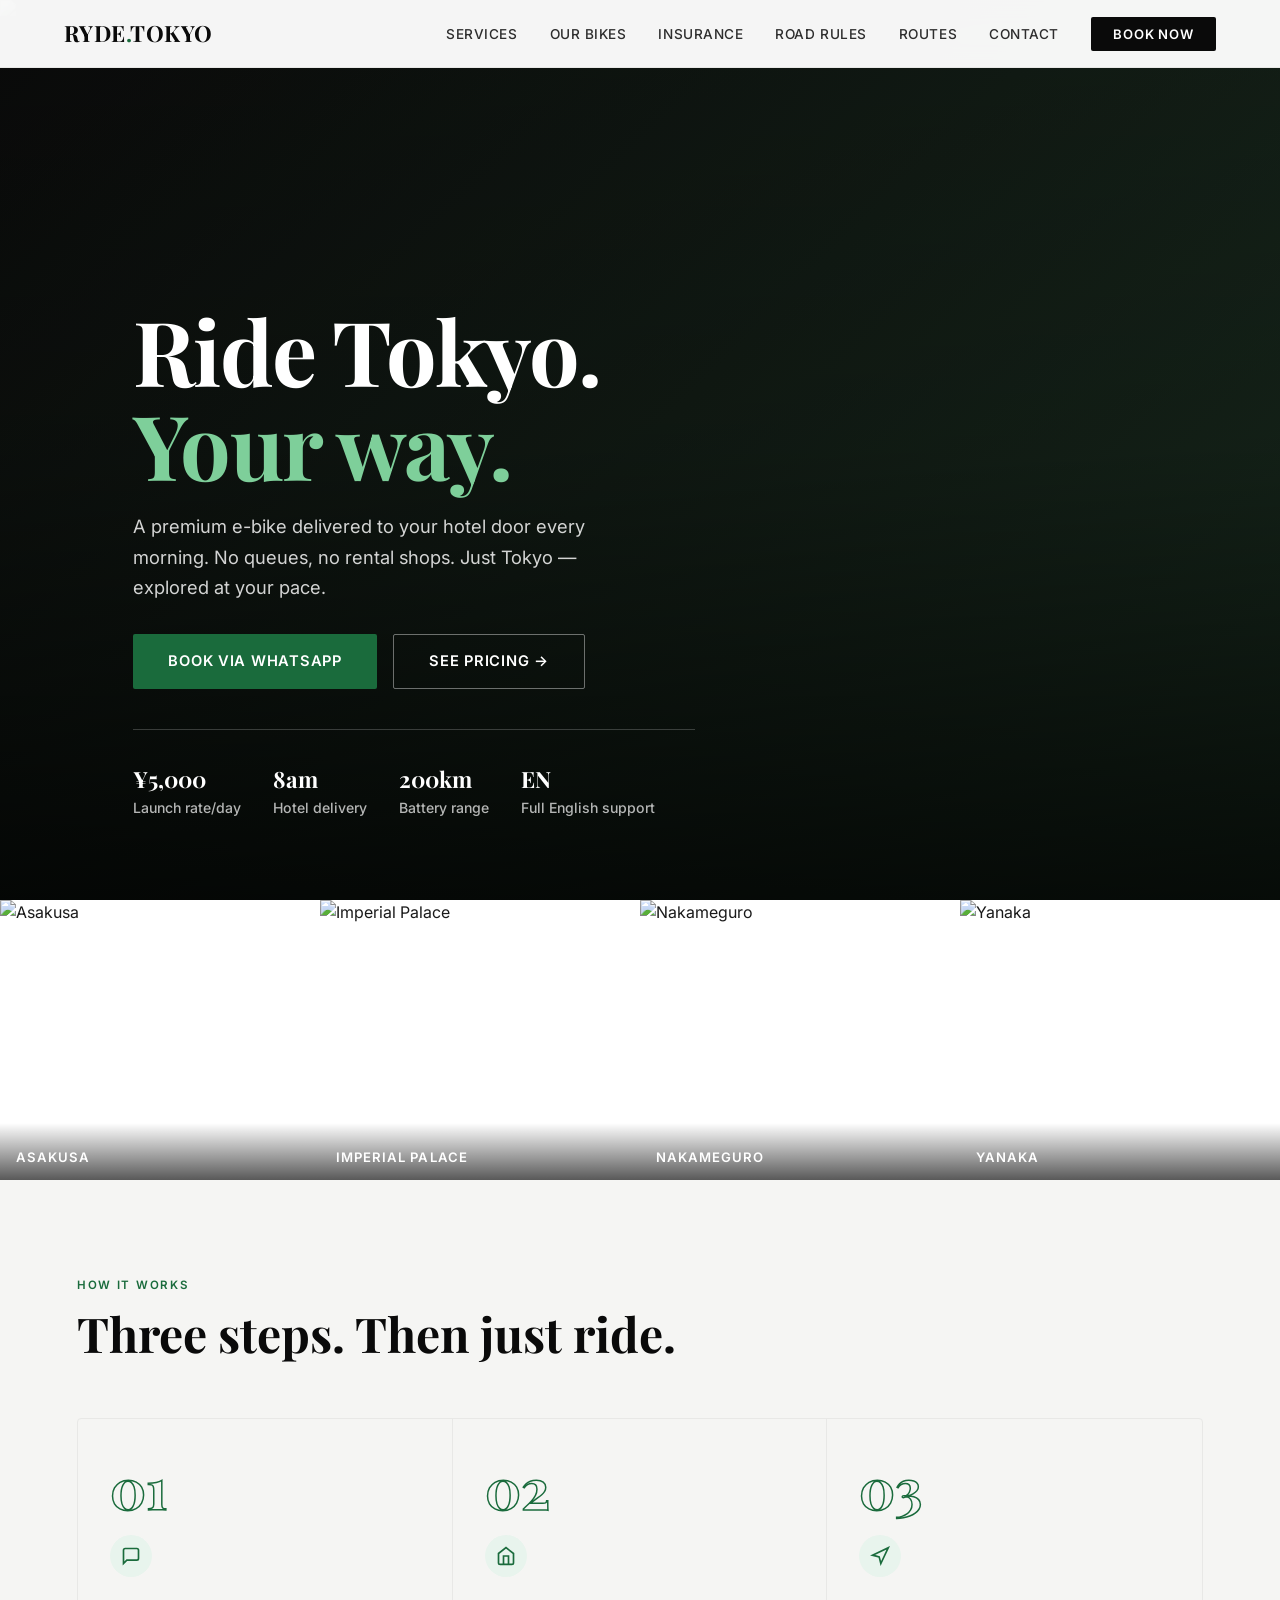
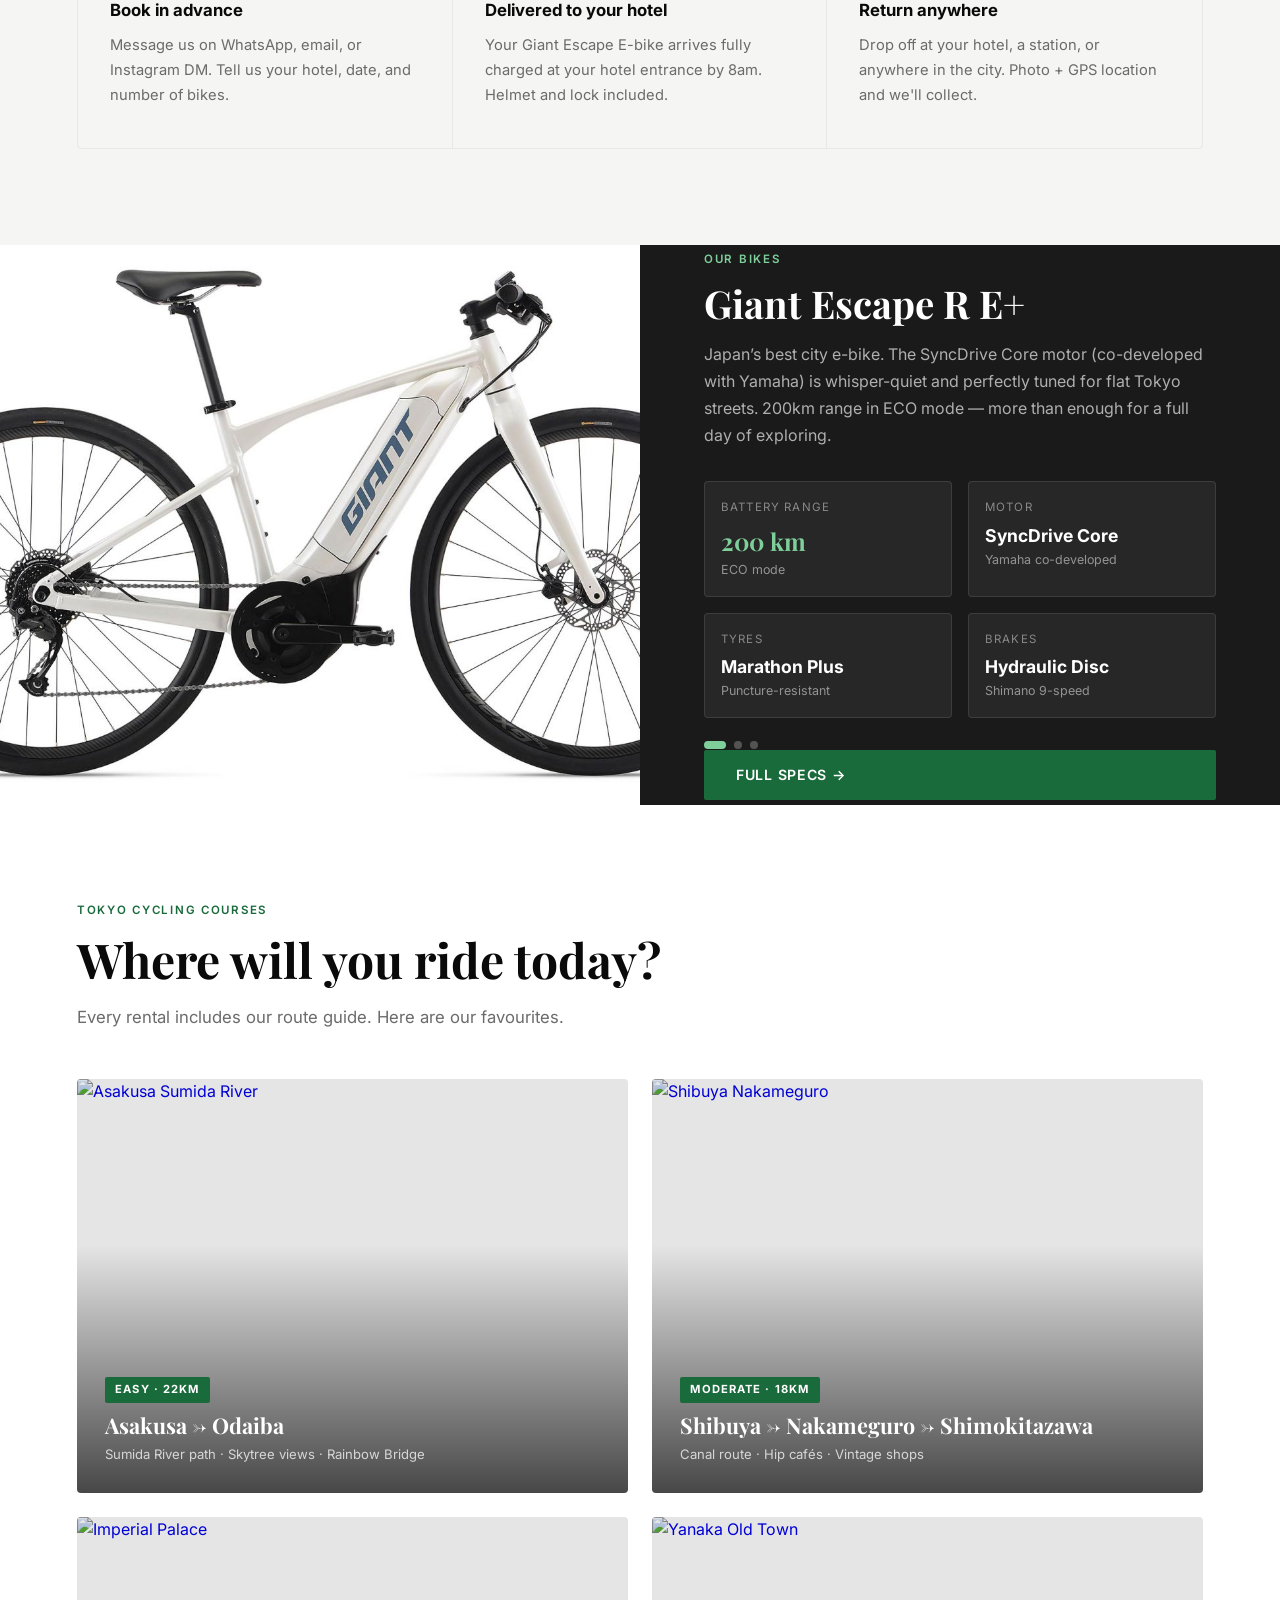
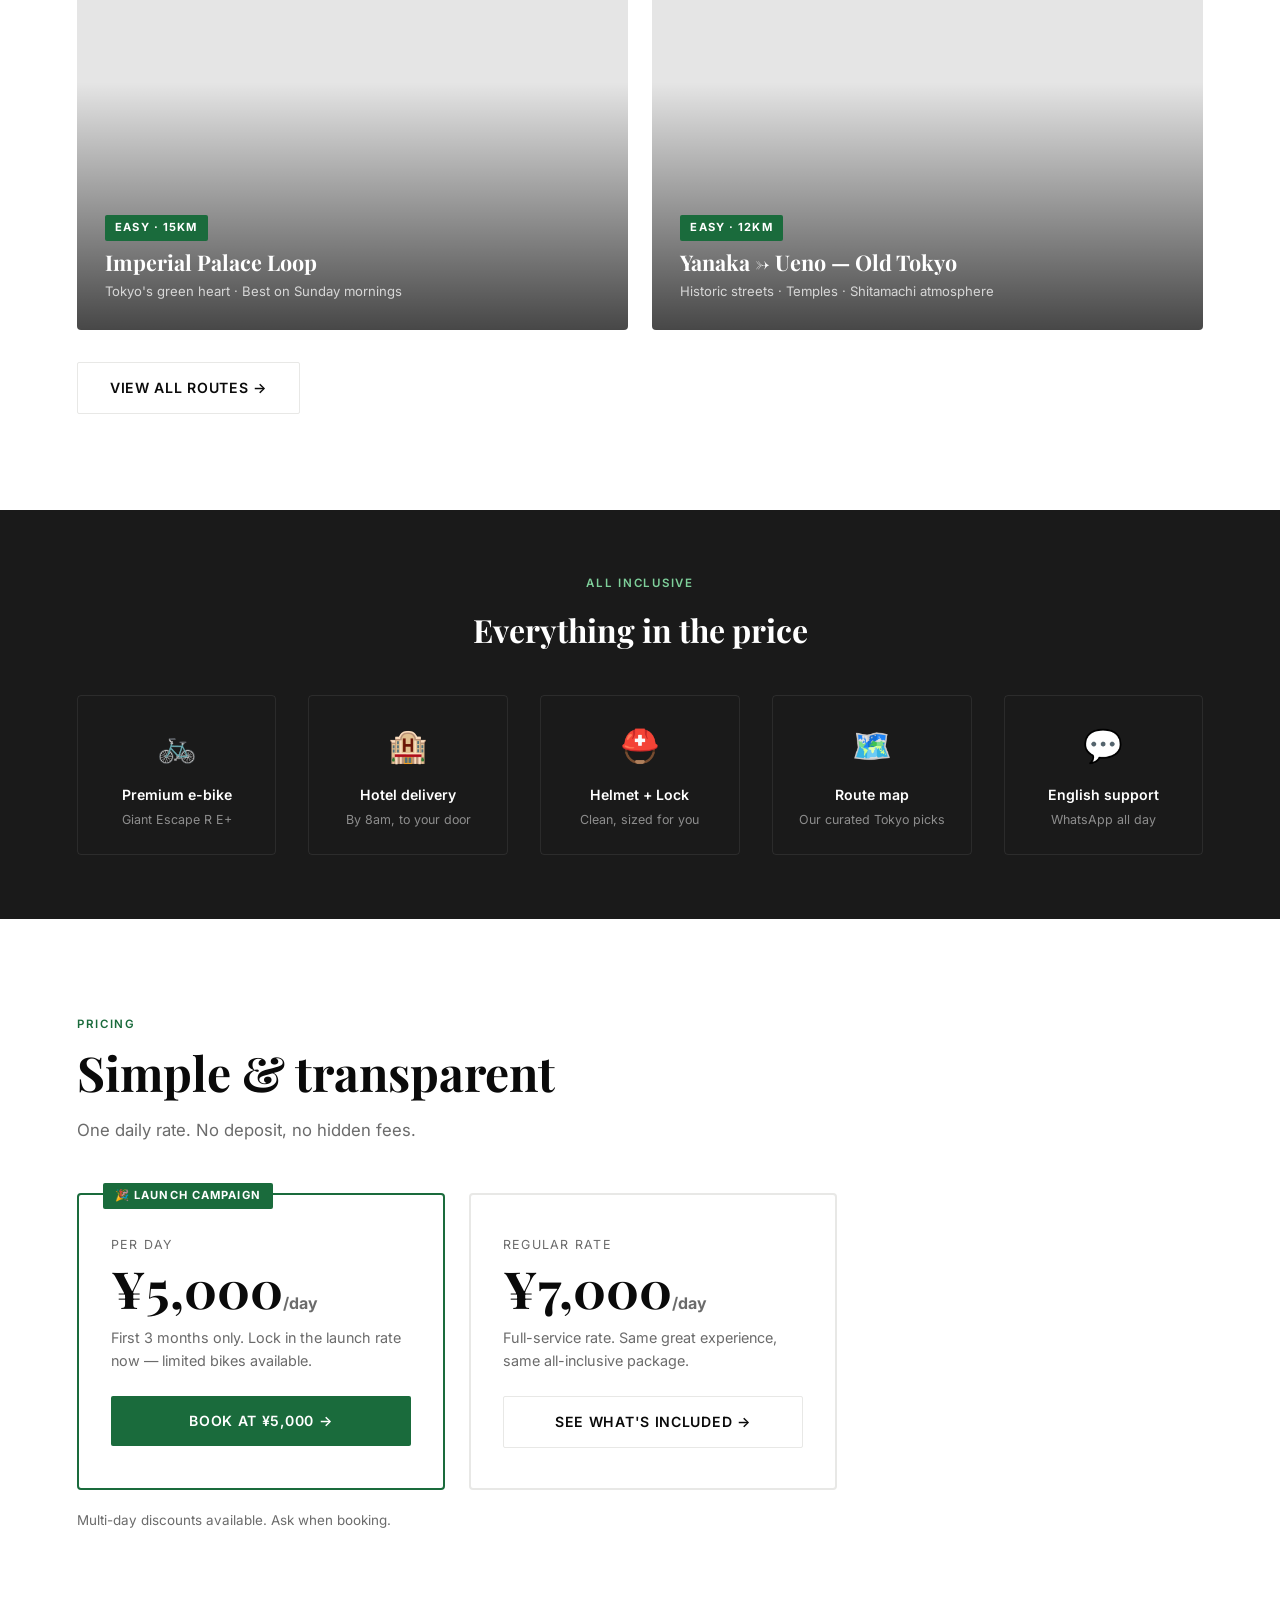
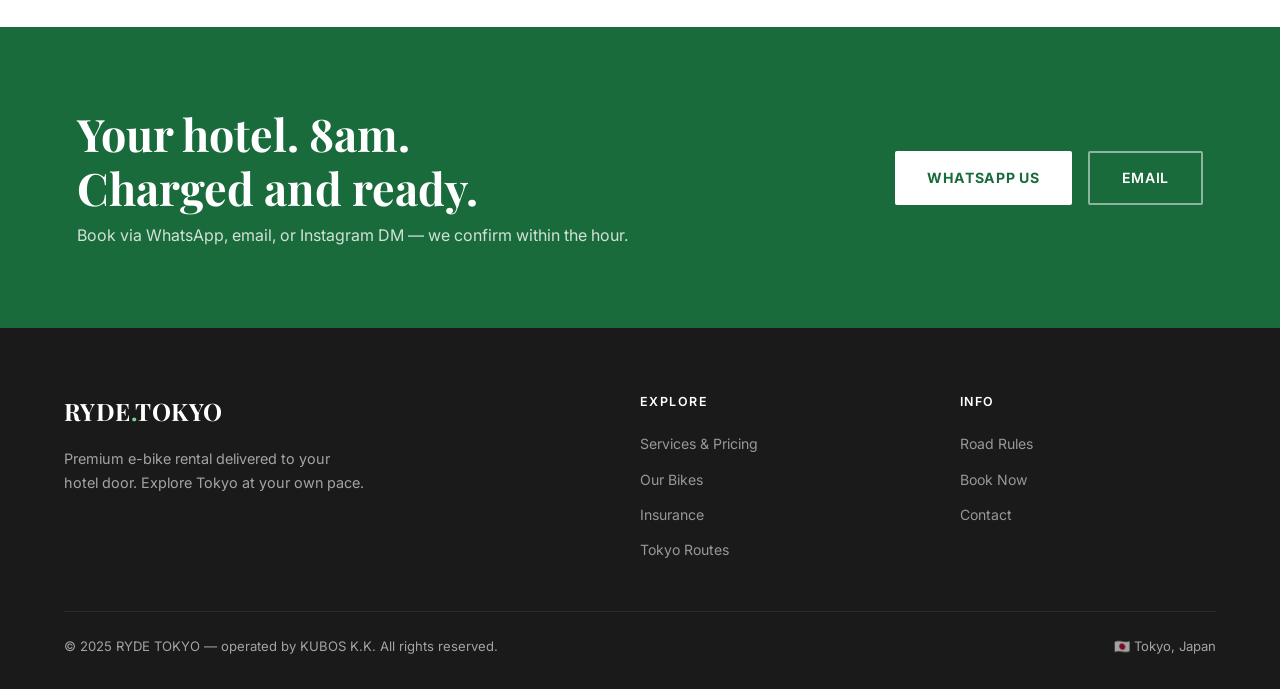
==== commit 113e68e9: "Update hero image source and alt text" ====
--- a/index.html
+++ b/index.html
@@ -414,8 +414,8 @@
 <section class="hero">
   <div class="hero-bg">
     <img
-      src="https://images.unsplash.com/photo-1540959733332-eab4deabeeaf?w=1800&q=85"
-      alt="Tokyo skyline at night"
+      src="https://images.unsplash.com/photo-1746555702228-5c4f5436d4b7?w=1800&q=85"
+      alt="Street leading to Tokyo Skytree"
       loading="eager">
   </div>
   <div class="hero-content reveal">
